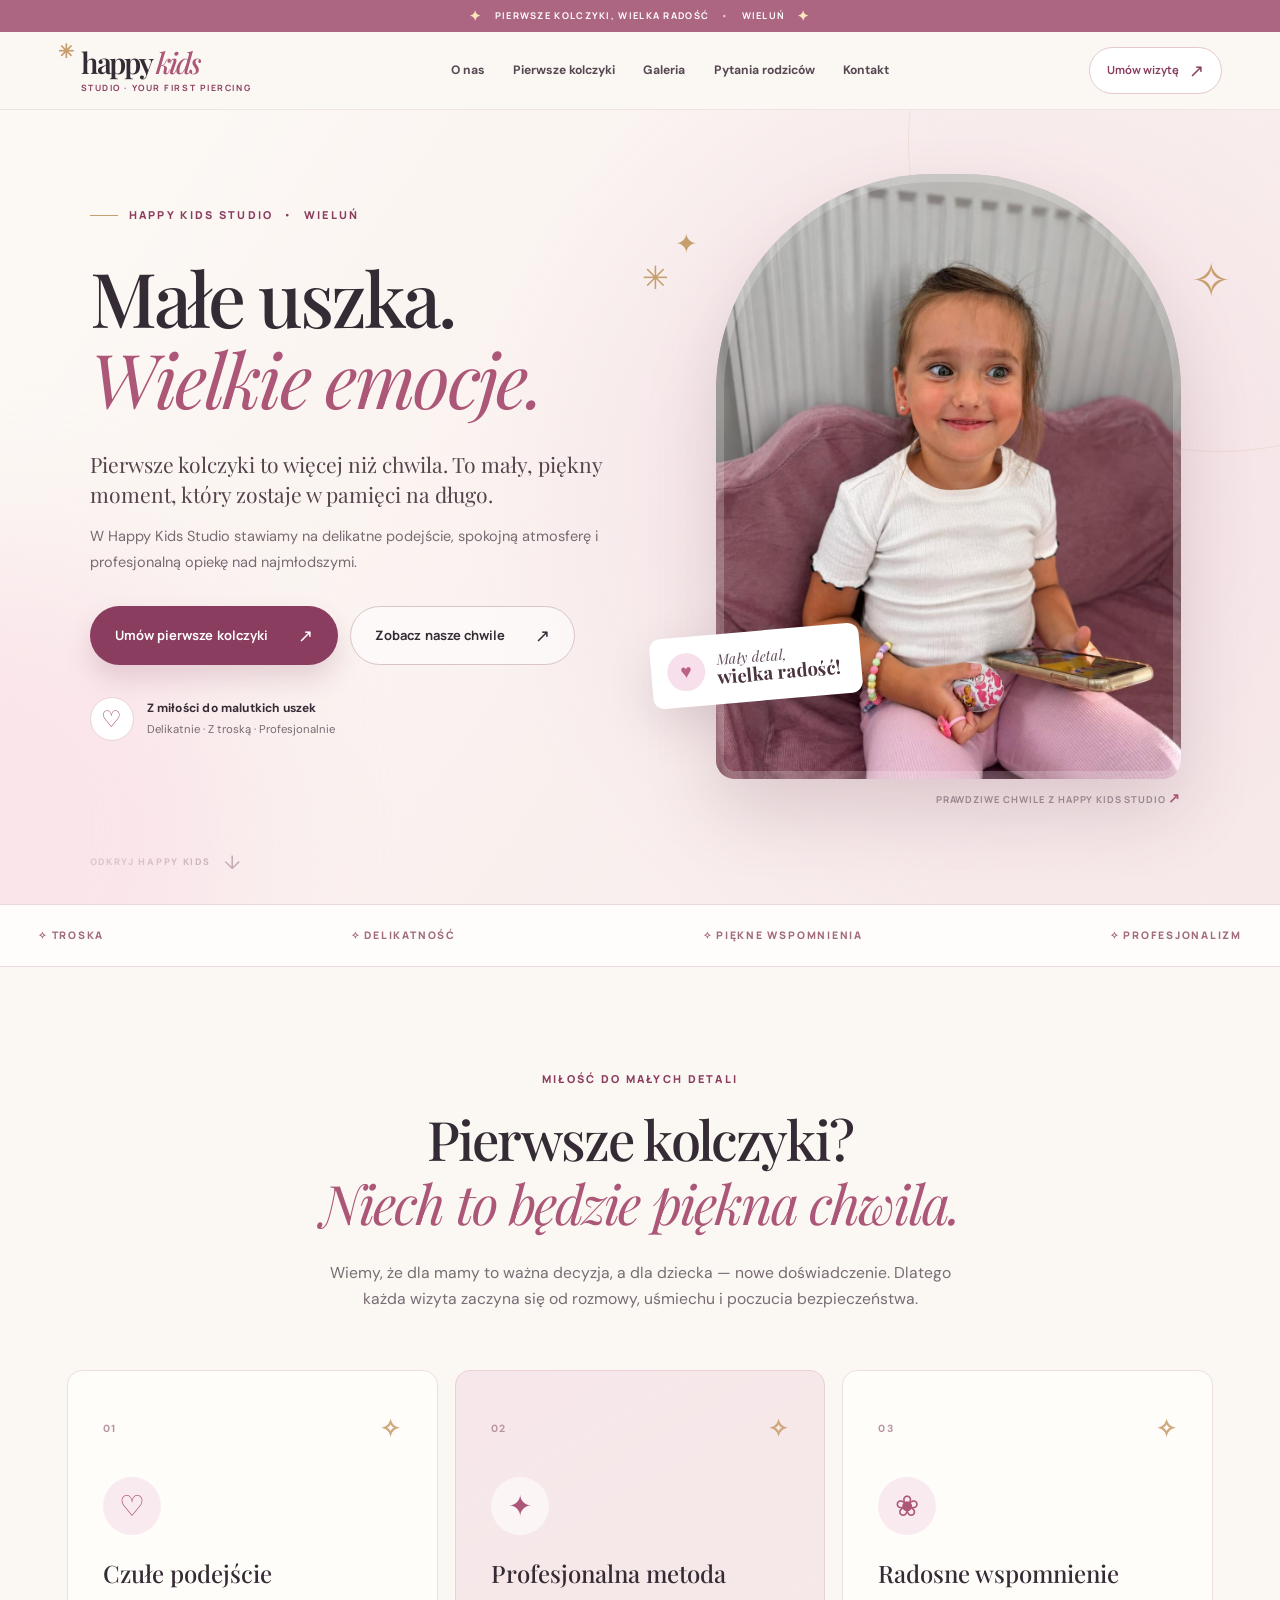
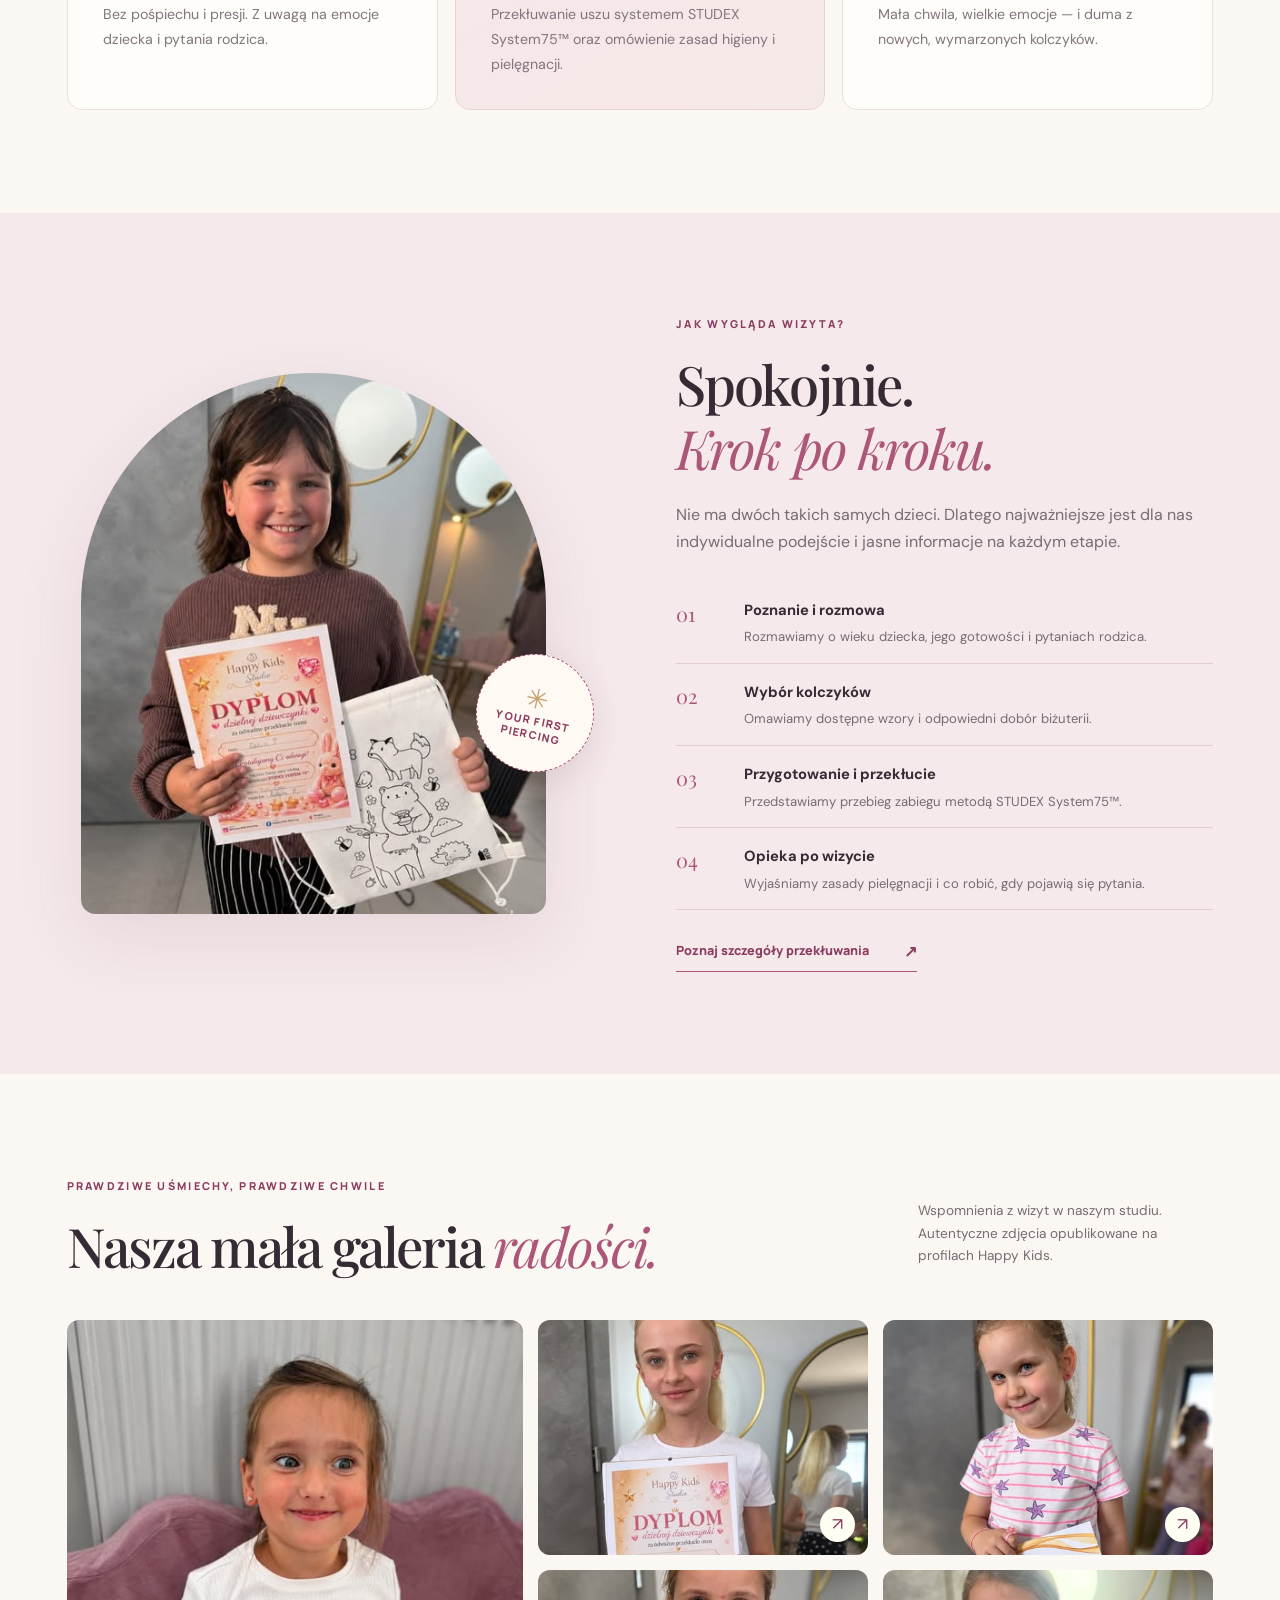
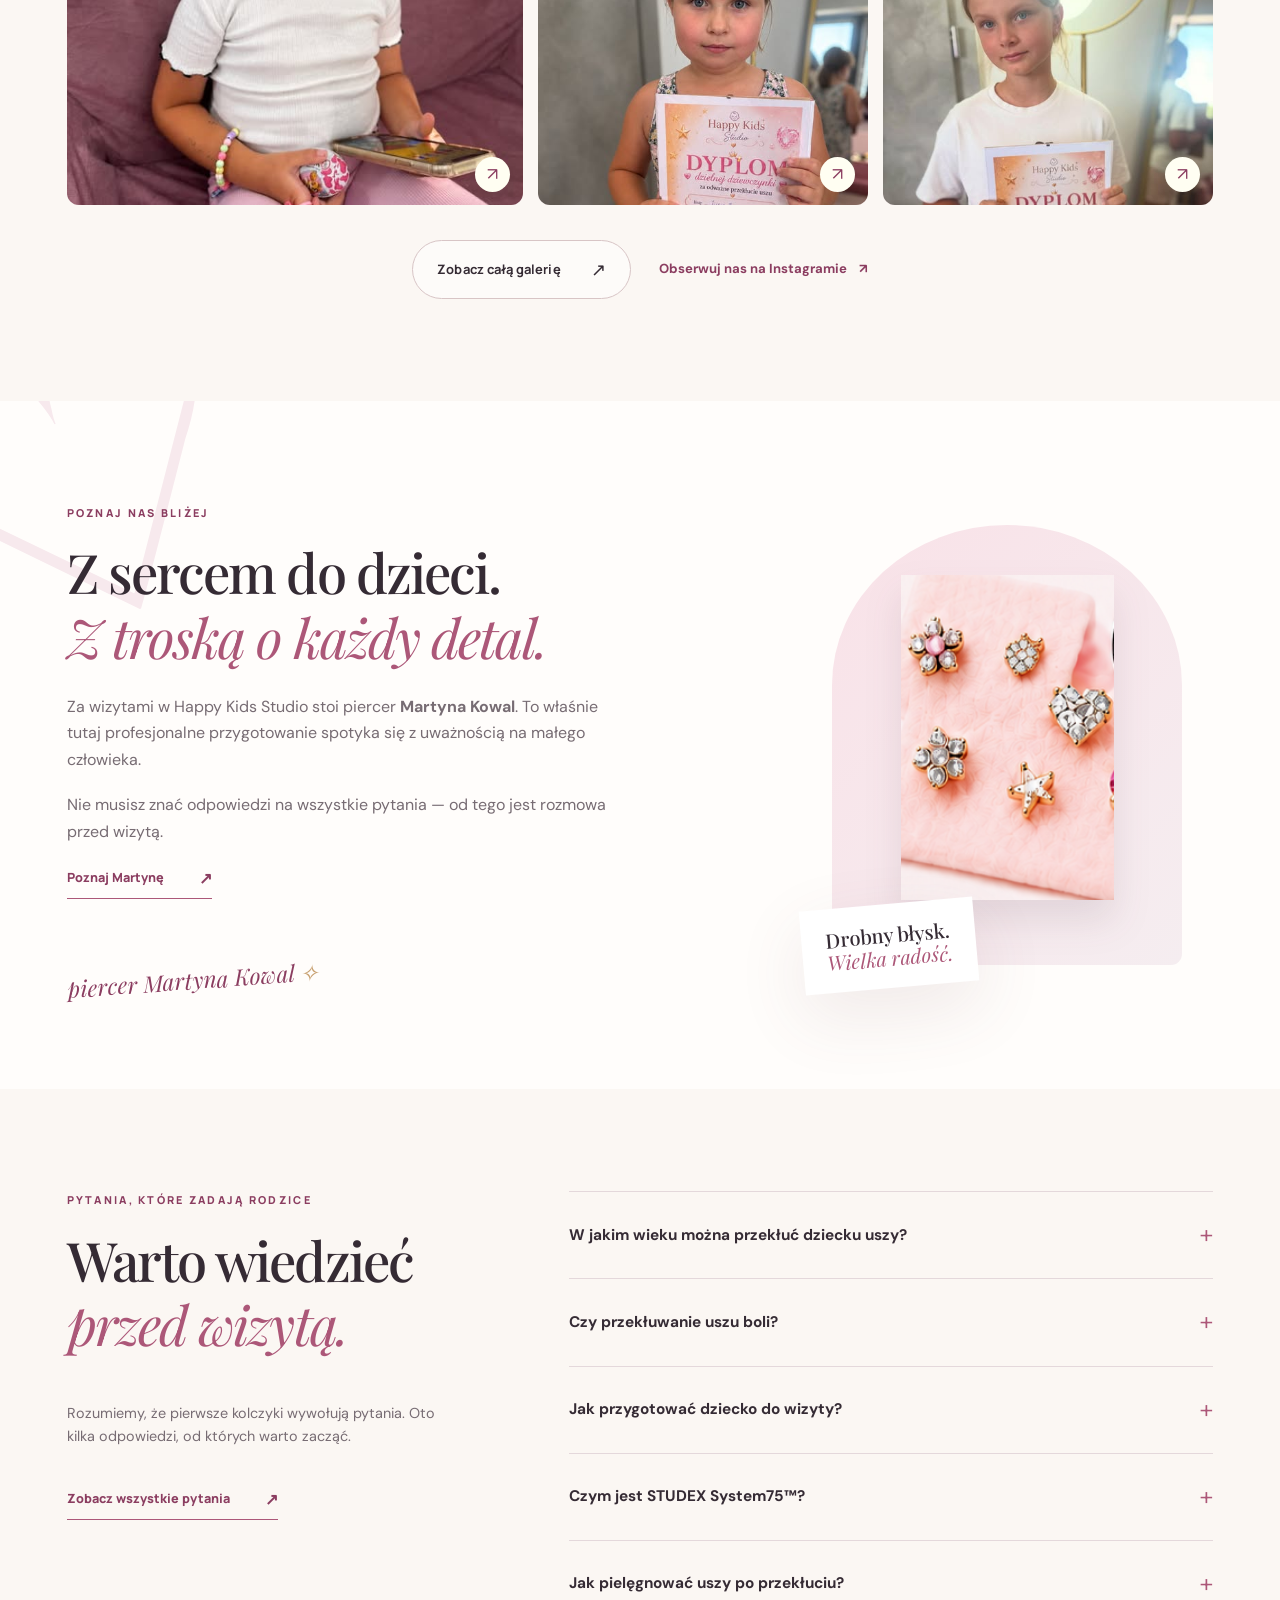
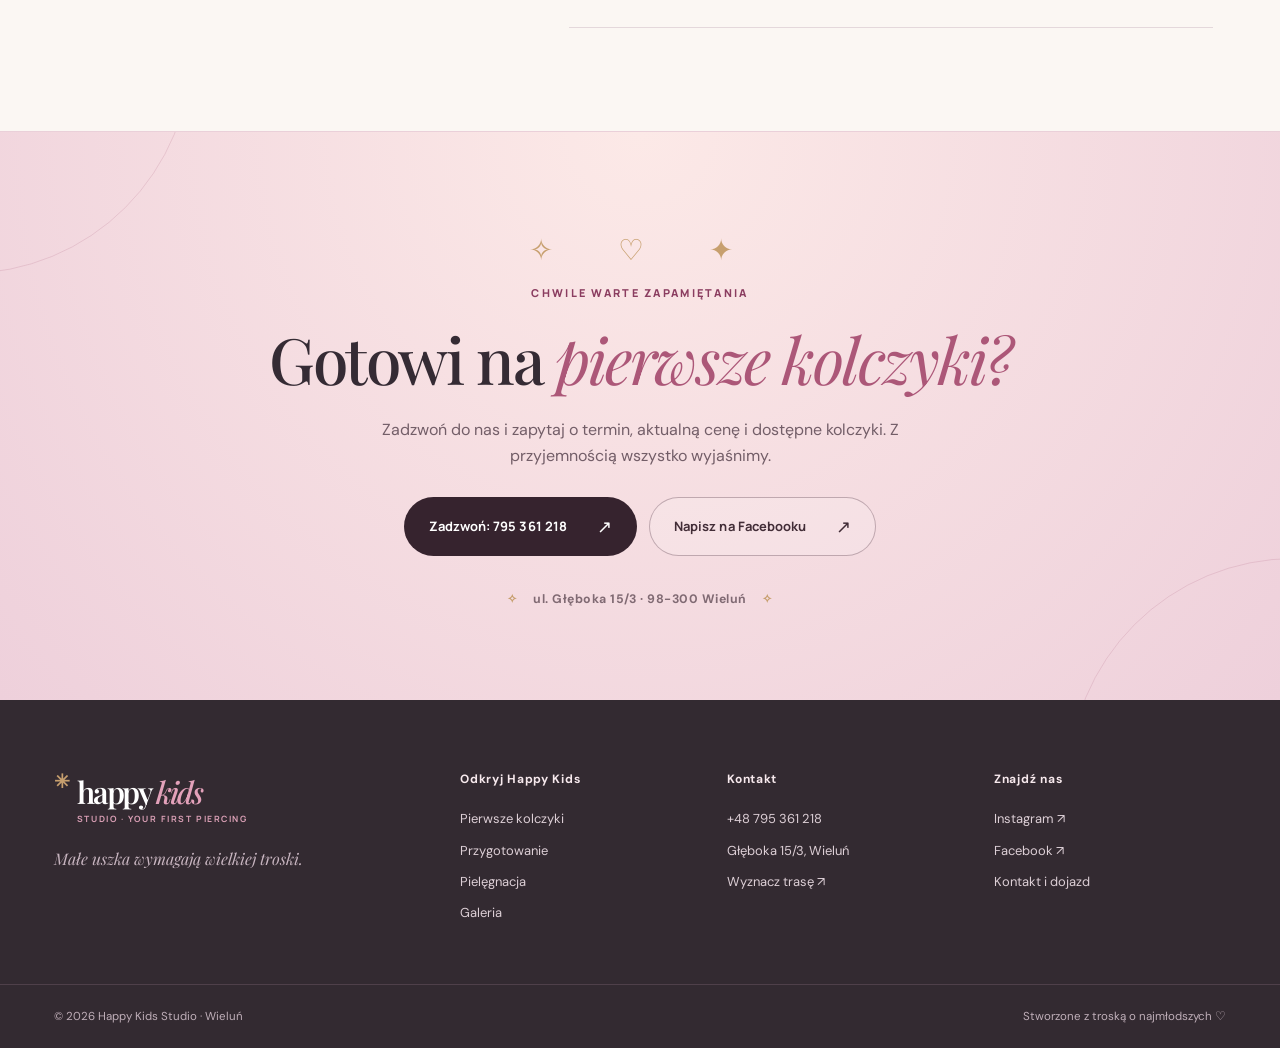
==== index.html @ 9c08b3b4 "Initial mirror of Happy Kids Studio site (from chatgpt.site), host -> happy-kids-studio.pl" ====
<!doctype html>
<html lang="pl">
<head>
  <meta charset="utf-8">
  <meta name="viewport" content="width=device-width,initial-scale=1">
  <meta name="theme-color" content="#fbf4f0">
  <title>Happy Kids Studio Wieluń | Pierwsze kolczyki i przekłuwanie uszu dzieciom</title>
  <meta name="description" content="Pierwsze kolczyki to wielka chwila! Happy Kids Studio w Wieluniu — delikatne podejście, przekłuwanie uszu STUDEX System75™, piercer Martyna Kowal. Umów wizytę: 795 361 218.">
  <link rel="canonical" href="https://happy-kids-studio.pl/">
  <link rel="preconnect" href="https://fonts.googleapis.com">
  <link rel="preconnect" href="https://fonts.gstatic.com" crossorigin>
  <link href="https://fonts.googleapis.com/css2?family=DM+Sans:wght@400;500;600;700&family=Manrope:wght@400;500;600;700;800&family=Playfair+Display:ital,wght@0,400;0,500;0,600;1,400;1,500&display=swap" rel="stylesheet">
  <link rel="preload" as="image" href="/assets/happy-hero-facebook.jpg">
  <link rel="stylesheet" href="/style.css">
  <meta property="og:type" content="website">
  <meta property="og:locale" content="pl_PL">
  <meta property="og:title" content="Happy Kids Studio — pierwsze kolczyki, wielkie wspomnienia">
  <meta property="og:description" content="Piękna, ważna chwila. Poznaj Happy Kids Studio w Wieluniu i umów pierwsze kolczyki dla dziecka.">
  <meta property="og:url" content="https://happy-kids-studio.pl/">
  <meta property="og:image" content="https://happy-kids-studio.pl/assets/happy-kids-logo.png">
  <script type="application/ld+json">
  {"@context":"https://schema.org","@graph":[
    {"@type":"LocalBusiness","@id":"https://happy-kids-studio.pl/#studio","name":"Happy Kids Studio","alternateName":"Happy Kids Piercing Wieluń","url":"https://happy-kids-studio.pl/","telephone":"+48795361218","logo":"https://happy-kids-studio.pl/assets/happy-kids-logo.png","image":"https://happy-kids-studio.pl/assets/happy-hero-facebook.jpg","address":{"@type":"PostalAddress","streetAddress":"Głęboka 15/3","postalCode":"98-300","addressLocality":"Wieluń","addressCountry":"PL"},"areaServed":{"@type":"City","name":"Wieluń"},"sameAs":["https://www.instagram.com/happy.kids.piercing/","https://www.facebook.com/Happy.Kids.Piercing/"]},
    {"@type":"WebSite","@id":"https://happy-kids-studio.pl/#website","name":"Happy Kids Studio — Wieluń","url":"https://happy-kids-studio.pl/","publisher":{"@id":"https://happy-kids-studio.pl/#studio"},"inLanguage":"pl-PL"},
    {"@type":"Service","name":"Przekłuwanie uszu dzieciom — pierwsze kolczyki","serviceType":"Przekłuwanie uszu metodą STUDEX System75","provider":{"@id":"https://happy-kids-studio.pl/#studio"},"areaServed":{"@type":"City","name":"Wieluń"}}
  ]}
  </script>
  <script defer src="/site.js"></script>
</head>
<body class="home">
<a class="skip" href="#main">Przejdź do treści</a>
<div class="announcement"><span class="announcement-star">✦</span> Pierwsze kolczyki, wielka radość <span class="announcement-dot">•</span> Wieluń <span class="announcement-star">✦</span></div>
<header class="header" id="top">
  <div class="header-inner">
    <a class="wordmark" href="/" aria-label="Happy Kids Studio — strona główna"><span class="logo-star">✳</span><span>happy <em>kids</em><small>STUDIO · YOUR FIRST PIERCING</small></span></a>
    <button class="menu-toggle" type="button" aria-controls="primary-nav" aria-expanded="false" aria-label="Otwórz menu"><span></span><span></span><span></span></button>
    <nav id="primary-nav" aria-label="Nawigacja główna">
      <a href="#o-nas">O nas</a>
      <a href="#jak-to-dziala">Pierwsze kolczyki</a>
      <a href="#galeria">Galeria</a>
      <a href="#faq">Pytania rodziców</a>
      <a href="/kontakt/">Kontakt</a>
    </nav>
    <a class="button header-cta" href="tel:+48795361218">Umów wizytę <span aria-hidden="true">↗</span></a>
  </div>
</header>
<main id="main">
  <section class="hero" aria-labelledby="hero-title">
    <div class="hero-glow" aria-hidden="true"></div>
    <div class="hero-inner">
      <div class="hero-copy">
        <p class="eyebrow"><span class="tiny-line"></span> HAPPY KIDS STUDIO <span class="bullet-pink">•</span> WIELUŃ</p>
        <h1 id="hero-title">Małe uszka.<br><em>Wielkie emocje.</em><span class="hero-sparkle" aria-hidden="true">✳</span></h1>
        <p class="hero-lead">Pierwsze kolczyki to więcej niż chwila. To mały, piękny moment, który zostaje w pamięci na długo.</p>
        <p class="hero-sub">W Happy Kids Studio stawiamy na delikatne podejście, spokojną atmosferę i profesjonalną opiekę nad najmłodszymi.</p>
        <div class="buttons">
          <a class="button primary" href="tel:+48795361218">Umów pierwsze kolczyki <span aria-hidden="true">↗</span></a>
          <a class="button ghost" href="#galeria">Zobacz nasze chwile <span aria-hidden="true">↗</span></a>
        </div>
        <div class="hero-trust">
          <div class="trust-icon" aria-hidden="true">♡</div>
          <div><strong>Z miłości do malutkich uszek</strong><span>Delikatnie · Z troską · Profesjonalnie</span></div>
        </div>
      </div>
      <div class="hero-visual">
        <div class="photo-shape">
          <img src="/assets/happy-hero-facebook.jpg" width="1080" height="1440" alt="Zadowolona mała klientka Happy Kids Studio po wizycie — fotografia z oficjalnego Facebooka" fetchpriority="high">
        </div>
        <div class="photo-tag"><span class="tag-heart">♥</span><div>Mały detal,<strong>wielka radość!</strong></div></div>
        <span class="hero-line-art art-one" aria-hidden="true">✧</span>
        <span class="hero-line-art art-two" aria-hidden="true">✦</span>
        <div class="photo-caption">Prawdziwe chwile z Happy Kids Studio <span>↗</span></div>
      </div>
    </div>
    <a class="scroll-hint" href="#o-nas">ODKRYJ HAPPY KIDS <span aria-hidden="true">↓</span></a>
  </section>
  <div class="values-ribbon" aria-label="Nasze wartości"><div class="ribbon-content"><span>✧ Troska</span><span>✧ Delikatność</span><span>✧ Piękne wspomnienia</span><span>✧ Profesjonalizm</span></div></div>

  <section class="section intro-section" id="o-nas">
    <div class="section-heading center">
      <p class="eyebrow">MIŁOŚĆ DO MAŁYCH DETALI</p>
      <h2>Pierwsze kolczyki?<br><em>Niech to będzie piękna chwila.</em></h2>
      <p>Wiemy, że dla mamy to ważna decyzja, a dla dziecka — nowe doświadczenie. Dlatego każda wizyta zaczyna się od rozmowy, uśmiechu i poczucia bezpieczeństwa.</p>
    </div>
    <div class="benefits-grid">
      <article class="benefit"><div class="benefit-number">01 <span>✧</span></div><div class="benefit-icon">♡</div><h3>Czułe podejście</h3><p>Bez pośpiechu i presji. Z uwagą na emocje dziecka i pytania rodzica.</p></article>
      <article class="benefit featured"><div class="benefit-number">02 <span>✧</span></div><div class="benefit-icon">✦</div><h3>Profesjonalna metoda</h3><p>Przekłuwanie uszu systemem STUDEX System75™ oraz omówienie zasad higieny i pielęgnacji.</p></article>
      <article class="benefit"><div class="benefit-number">03 <span>✧</span></div><div class="benefit-icon">❀</div><h3>Radosne wspomnienie</h3><p>Mała chwila, wielkie emocje — i duma z nowych, wymarzonych kolczyków.</p></article>
    </div>
  </section>

  <section class="section ritual-section" id="jak-to-dziala">
    <div class="ritual-layout">
      <div class="ritual-photo">
        <img src="/assets/happy-visit-01.jpg" width="640" height="640" loading="lazy" alt="Radosna klientka Happy Kids z pamiątkowym dyplomem po przekłuciu uszu">
        <div class="ritual-sticker"><span>✳</span> YOUR FIRST<br>PIERCING</div>
      </div>
      <div class="ritual-copy">
        <p class="eyebrow">JAK WYGLĄDA WIZYTA?</p>
        <h2>Spokojnie.<br><em>Krok po kroku.</em></h2>
        <p>Nie ma dwóch takich samych dzieci. Dlatego najważniejsze jest dla nas indywidualne podejście i jasne informacje na każdym etapie.</p>
        <ol class="steps">
          <li><span>01</span><div><strong>Poznanie i rozmowa</strong><p>Rozmawiamy o wieku dziecka, jego gotowości i pytaniach rodzica.</p></div></li>
          <li><span>02</span><div><strong>Wybór kolczyków</strong><p>Omawiamy dostępne wzory i odpowiedni dobór biżuterii.</p></div></li>
          <li><span>03</span><div><strong>Przygotowanie i przekłucie</strong><p>Przedstawiamy przebieg zabiegu metodą STUDEX System75™.</p></div></li>
          <li><span>04</span><div><strong>Opieka po wizycie</strong><p>Wyjaśniamy zasady pielęgnacji i co robić, gdy pojawią się pytania.</p></div></li>
        </ol>
        <a class="underline-link" href="/przekluwanie-uszu-dzieciom-wielun/">Poznaj szczegóły przekłuwania <span>↗</span></a>
      </div>
    </div>
  </section>

  <section class="section gallery-section" id="galeria">
    <div class="gallery-heading">
      <div><p class="eyebrow">PRAWDZIWE UŚMIECHY, PRAWDZIWE CHWILE</p><h2>Nasza mała galeria <em>radości.</em></h2></div>
      <p>Wspomnienia z wizyt w naszym studiu. Autentyczne zdjęcia opublikowane na profilach Happy Kids.</p>
    </div>
    <div class="gallery-grid">
      <a class="gallery-tile tall" href="/assets/happy-visit-02.jpg" data-lightbox data-caption="Radość po wizycie w Happy Kids Studio"><img src="/assets/happy-visit-02.jpg" width="640" height="640" loading="lazy" alt="Uśmiechnięta dziewczynka po wizycie w Happy Kids Studio"><span class="zoom-icon" aria-hidden="true">↗</span></a>
      <a class="gallery-tile" href="/assets/happy-visit-03.jpg" data-lightbox data-caption="Pamiątkowy dyplom po przekłuciu"><img src="/assets/happy-visit-03.jpg" width="640" height="640" loading="lazy" alt="Pamiątkowy dyplom w Happy Kids Studio"><span class="zoom-icon" aria-hidden="true">↗</span></a>
      <a class="gallery-tile" href="/assets/happy-visit-04.jpg" data-lightbox data-caption="Dumni z pierwszych kolczyków"><img src="/assets/happy-visit-04.jpg" width="640" height="640" loading="lazy" alt="Dziewczynka z pamiątkowym certyfikatem w Happy Kids Studio"><span class="zoom-icon" aria-hidden="true">↗</span></a>
      <a class="gallery-tile" href="/assets/happy-visit-05.jpg" data-lightbox data-caption="Małe wielkie wspomnienia"><img src="/assets/happy-visit-05.jpg" width="640" height="640" loading="lazy" alt="Uczestniczka wizyty trzyma pamiątkowy dyplom"><span class="zoom-icon" aria-hidden="true">↗</span></a>
      <a class="gallery-tile" href="/assets/happy-visit-06.jpg" data-lightbox data-caption="Happy Kids Studio — pamiątka wizyty"><img src="/assets/happy-visit-06.jpg" width="640" height="640" loading="lazy" alt="Dziewczynka z dyplomem Happy Kids Studio"><span class="zoom-icon" aria-hidden="true">↗</span></a>
    </div>
    <div class="gallery-actions">
      <a class="button ghost" href="/galeria/">Zobacz całą galerię <span>↗</span></a>
      <a class="social-link" href="https://www.instagram.com/happy.kids.piercing/" target="_blank" rel="noopener noreferrer">Obserwuj nas na Instagramie <span>↗</span></a>
    </div>
  </section>

  <section class="section story-section">
    <div class="story-decor" aria-hidden="true">♡</div>
    <div class="story-inner">
      <div class="story-copy"><p class="eyebrow">POZNAJ NAS BLIŻEJ</p><h2>Z sercem do dzieci.<br><em>Z troską o każdy detal.</em></h2><p>Za wizytami w Happy Kids Studio stoi piercer <strong>Martyna Kowal</strong>. To właśnie tutaj profesjonalne przygotowanie spotyka się z uważnością na małego człowieka.</p><p>Nie musisz znać odpowiedzi na wszystkie pytania — od tego jest rozmowa przed wizytą.</p><a class="underline-link" href="/o-martynie/">Poznaj Martynę <span>↗</span></a><div class="signature">piercer Martyna Kowal <span>✧</span></div></div>
      <div class="story-image"><img src="/assets/kolczyki.png" width="190" height="290" loading="lazy" alt="Delikatne wzory kolczyków z materiałów Happy Kids Studio"><div class="story-image-note">Drobny błysk.<br><em>Wielka radość.</em></div></div>
    </div>
  </section>

  <section class="section faq-section" id="faq">
    <div class="faq-layout">
      <div class="faq-intro"><p class="eyebrow">PYTANIA, KTÓRE ZADAJĄ RODZICE</p><h2>Warto wiedzieć <em>przed wizytą.</em></h2><p>Rozumiemy, że pierwsze kolczyki wywołują pytania. Oto kilka odpowiedzi, od których warto zacząć.</p><a class="underline-link" href="/pytania-i-odpowiedzi/">Zobacz wszystkie pytania <span>↗</span></a></div>
      <div class="faq-list">
        <details><summary>W jakim wieku można przekłuć dziecku uszy?<span>+</span></summary><p>O możliwość wykonania usługi w konkretnym wieku zapytaj bezpośrednio w studiu. Przed wizytą porozmawiamy o gotowości dziecka oraz wymaganej zgodzie rodzica lub opiekuna.</p></details>
        <details><summary>Czy przekłuwanie uszu boli?<span>+</span></summary><p>Odczucia są indywidualne. Sam moment przekłucia jest krótki, ale nie obiecujemy całkowicie bezbolesnego zabiegu. Ważne są dla nas spokój i dobre przygotowanie.</p></details>
        <details><summary>Jak przygotować dziecko do wizyty?<span>+</span></summary><p>Porozmawiaj z dzieckiem prostymi słowami o tym, co się wydarzy. Możesz zabrać ulubioną przytulankę i przed przyjazdem skontaktować się z nami, aby omówić szczegóły.</p></details>
        <details><summary>Czym jest STUDEX System75™?<span>+</span></summary><p>To system przeznaczony do przekłuwania uszu. W Happy Kids Studio korzystamy z tej metody; przed wizytą wyjaśniamy, jak wygląda procedura i dobór kolczyków.</p></details>
        <details><summary>Jak pielęgnować uszy po przekłuciu?<span>+</span></summary><p>Podczas wizyty otrzymasz zalecenia dopasowane do przekłucia. Przeczytaj też nasz <a href="/pielegnacja-po-przekluciu-uszu/">poradnik pielęgnacji</a>.</p></details>
      </div>
    </div>
  </section>
  <section class="contact-hero" id="kontakt">
    <div class="contact-sparkles" aria-hidden="true">✧　♡　✦</div>
    <p class="eyebrow">CHWILE WARTE ZAPAMIĘTANIA</p>
    <h2>Gotowi na <em>pierwsze kolczyki?</em></h2>
    <p>Zadzwoń do nas i zapytaj o termin, aktualną cenę i dostępne kolczyki. Z przyjemnością wszystko wyjaśnimy.</p>
    <div class="buttons center-buttons"><a class="button dark" href="tel:+48795361218">Zadzwoń: 795 361 218 <span aria-hidden="true">↗</span></a><a class="button transparent" href="https://www.facebook.com/Happy.Kids.Piercing/" target="_blank" rel="noopener noreferrer">Napisz na Facebooku <span aria-hidden="true">↗</span></a></div>
    <div class="contact-address"><span>✧</span> ul. Głęboka 15/3 · 98-300 Wieluń <span>✧</span></div>
  </section>
</main>
<footer class="footer">
  <div class="footer-top">
    <div class="footer-brand"><a class="wordmark" href="/"><span class="logo-star">✳</span><span>happy <em>kids</em><small>STUDIO · YOUR FIRST PIERCING</small></span></a><p>Małe uszka wymagają wielkiej troski.</p></div>
    <div><strong>Odkryj Happy Kids</strong><a href="/przekluwanie-uszu-dzieciom-wielun/">Pierwsze kolczyki</a><a href="/przygotowanie-do-przekluwania-uszu/">Przygotowanie</a><a href="/pielegnacja-po-przekluciu-uszu/">Pielęgnacja</a><a href="/galeria/">Galeria</a></div>
    <div><strong>Kontakt</strong><a href="tel:+48795361218">+48 795 361 218</a><span>Głęboka 15/3, Wieluń</span><a href="https://www.google.com/maps/dir/?api=1&amp;destination=G%C5%82%C4%99boka%2015%2F3%2C%2098-300%20Wielu%C5%84" target="_blank" rel="noopener noreferrer">Wyznacz trasę ↗</a></div>
    <div><strong>Znajdź nas</strong><a href="https://www.instagram.com/happy.kids.piercing/" target="_blank" rel="noopener noreferrer">Instagram ↗</a><a href="https://www.facebook.com/Happy.Kids.Piercing/" target="_blank" rel="noopener noreferrer">Facebook ↗</a><a href="/kontakt/">Kontakt i dojazd</a></div>
  </div>
  <div class="footer-bottom"><span>© 2026 Happy Kids Studio · Wieluń</span><span>Stworzone z troską o najmłodszych ♡</span></div>
</footer>
<div class="mobile-action"><a href="tel:+48795361218"><span>♡</span> Umów pierwsze kolczyki <span>↗</span></a></div>
<dialog class="lightbox" aria-label="Podgląd zdjęcia"><button class="lightbox-close" type="button" aria-label="Zamknij zdjęcie">×</button><img alt=""><p></p></dialog>
<script>(function(){function c(){var b=a.contentDocument||(a.contentWindow&&a.contentWindow.document);if(b){var d=b.createElement('script');d.innerHTML="window.__CF$cv$params={r:'a536735a19ad0602',t:'MTc5MzQ4OTQ1OA=='};var l=window.parent.location,o;try{o=new URL(l.origin).origin}catch(e){try{o=new URL(new URL(l.href).origin).origin}catch(e){o=''}}var u='/cdn-cgi/challenge-platform/scripts/jsd/main.js?ray=a536735a19ad0602',a=document.createElement('script');a.src=o?new URL(u,o).href:u;document.getElementsByTagName('head')[0].appendChild(a);";b.getElementsByTagName('head')[0].appendChild(d)}}if(document.body){var a=document.createElement('iframe');a.height=1;a.width=1;a.style.position='absolute';a.style.top=0;a.style.left=0;a.style.border='none';a.style.visibility='hidden';document.body.appendChild(a);if('loading'!==document.readyState)c();else if(window.addEventListener)document.addEventListener('DOMContentLoaded',c);else{var e=document.onreadystatechange||function(){};document.onreadystatechange=function(b){e(b);'loading'!==document.readyState&&(document.onreadystatechange=e,c())}}}})();</script></body>
</html>
---- style.css ----
:root{--cream:#fbf7f3;--paper:#fffdfb;--ink:#352b34;--muted:#776c73;--rose:#ac5778;--rose-dark:#8b3d60;--blush:#f4e2e8;--blush-light:#fcf1f2;--gold:#c79f6e;--line:#e9dadd;--shadow:0 24px 70px rgba(116,73,85,.11)}
*{box-sizing:border-box}
html{scroll-behavior:smooth;scroll-padding-top:100px}
body{margin:0;background:var(--cream);color:var(--ink);font-family:"DM Sans",Arial,sans-serif;font-size:16px;line-height:1.65;-webkit-font-smoothing:antialiased}
img{max-width:100%;height:auto}
a{color:var(--rose-dark);text-underline-offset:4px}
button{font:inherit}
a:focus-visible,button:focus-visible,summary:focus-visible{outline:3px solid var(--rose-dark);outline-offset:4px}
.skip{position:absolute;left:15px;top:-100px;padding:10px 15px;background:#fff;color:var(--ink);z-index:200}
.skip:focus{top:12px}
h1,h2,h3,p{margin-top:0}
h1,h2{font-family:"Playfair Display",Georgia,serif;font-weight:500;letter-spacing:-.035em}
h2{font-size:clamp(2.3rem,4.25vw,4.1rem);line-height:1.18}
h2 em,h1 em{font-weight:400;color:var(--rose);font-style:italic}
h3{font-family:"Playfair Display",Georgia,serif;font-size:1.5rem;font-weight:500;line-height:1.3}
p{margin-bottom:1.2rem}
.eyebrow{font-family:"Manrope",sans-serif;font-size:.68rem;font-weight:800;letter-spacing:.21em;color:var(--rose-dark);margin-bottom:19px}
.button{display:inline-flex;align-items:center;justify-content:center;gap:30px;min-height:54px;padding:14px 24px;border:1px solid transparent;border-radius:99px;color:var(--ink);text-decoration:none;font-family:"Manrope",sans-serif;font-weight:700;font-size:.81rem;letter-spacing:.005em;white-space:normal;transition:transform .25s,background .25s,border-color .25s,box-shadow .25s;cursor:pointer}
.button:hover{transform:translateY(-2px)}
.button span:last-child{font-size:1.1rem;font-weight:400}
.button.primary{background:var(--rose-dark);color:#fff;box-shadow:0 14px 26px rgba(139,61,96,.18)}
.button.primary:hover{background:#712f50;box-shadow:0 17px 30px rgba(139,61,96,.23)}
.button.ghost{border-color:#d8c5c6;background:rgba(255,255,255,.56);color:var(--ink)}
.button.ghost:hover{background:#fff;border-color:var(--rose)}
.button.dark{background:#36232e;color:#fff}
.button.dark:hover{background:#573447}
.button.transparent{border-color:rgba(75,45,61,.32);color:#422d37;background:rgba(255,255,255,.16)}
.buttons{display:flex;gap:12px;flex-wrap:wrap;align-items:center}
.announcement{height:32px;display:flex;justify-content:center;align-items:center;gap:12px;background:#ad6681;color:white;font-family:"Manrope",sans-serif;font-size:.58rem;font-weight:700;letter-spacing:.14em;text-transform:uppercase}
.announcement-star{color:#fbe5bb;font-size:14px}.announcement-dot{opacity:.6}
.header{background:rgba(251,247,243,.93);position:sticky;top:0;z-index:60;border-bottom:1px solid rgba(174,133,143,.17);backdrop-filter:blur(18px);-webkit-backdrop-filter:blur(18px)}
.header-inner{max-width:1440px;margin:auto;padding:15px clamp(20px,4.5vw,70px);display:flex;align-items:center;justify-content:space-between;gap:34px}
.wordmark{display:inline-flex;gap:9px;align-items:center;color:var(--ink);text-decoration:none;white-space:nowrap;font-family:"Playfair Display",Georgia,serif;font-size:1.82rem;font-weight:600;letter-spacing:-.07em;line-height:1}
.wordmark em{font-weight:500;color:var(--rose);font-style:italic}
.wordmark small{display:block;margin-top:7px;font:700 .54rem/1.2 "Manrope",sans-serif;letter-spacing:.18em;color:var(--rose-dark)}
.logo-star{align-self:flex-start;margin-top:-6px;font-size:1.2rem;color:var(--gold)}
.header nav{display:flex;gap:clamp(17px,2.2vw,32px);align-items:center}
.header nav a{text-decoration:none;color:#554852;font-size:.76rem;font-weight:700;white-space:nowrap;position:relative}
.header nav a:hover,.header nav a[aria-current="page"]{color:var(--rose-dark)}
.header nav a:after{content:"";position:absolute;bottom:-7px;left:0;right:100%;height:1px;background:var(--rose);transition:right .25s}
.header nav a:hover:after{right:0}
.header-cta{background:#fff;border-color:#e4c8d1;color:var(--rose-dark);min-height:42px;padding:8px 17px;gap:10px;font-size:.7rem}
.header-cta:hover{background:#f8e7ed}
.menu-toggle{display:none}
.hero{position:relative;overflow:hidden;background:radial-gradient(circle at 75% 48%,#f2dce4 0%,transparent 47%),linear-gradient(124deg,#fcf8f4 10%,#f7e9e9 100%)}
.hero:before{content:"";position:absolute;width:620px;height:620px;border:1px solid rgba(202,161,119,.17);border-radius:50%;top:-280px;right:-250px}
.hero-glow{position:absolute;width:550px;height:550px;left:-300px;bottom:-200px;border-radius:50%;filter:blur(75px);background:rgba(249,222,231,.7);pointer-events:none}
.hero-inner{max-width:1440px;margin:auto;padding:clamp(45px,5vw,82px) clamp(20px,7vw,105px) 58px;display:grid;grid-template-columns:1.05fr .95fr;align-items:center;gap:clamp(35px,6.5vw,110px);position:relative;z-index:1;min-height:665px}
.hero-copy{padding-bottom:5px}
.hero .eyebrow{display:flex;align-items:center;gap:11px;margin-bottom:33px}
.tiny-line{display:inline-block;width:28px;height:1px;background:var(--gold)}
.bullet-pink{font-size:9px}
.hero h1{font-size:clamp(3.6rem,5.9vw,6.45rem);line-height:1.07;margin:0 0 30px;position:relative}
.hero h1 em{display:inline-block;white-space:nowrap}
.hero-sparkle{color:var(--gold);font:300 2rem/1 Georgia;position:absolute;top:3%;right:-8%}
.hero-lead{font-family:"Playfair Display",serif;font-size:clamp(1.17rem,1.65vw,1.5rem);line-height:1.43;max-width:560px;color:#55434c;margin-bottom:15px}
.hero-sub{color:#796a72;font-size:.91rem;max-width:535px;line-height:1.78;margin-bottom:30px}
.hero-trust{display:flex;align-items:center;gap:13px;margin-top:32px}
.trust-icon{display:grid;place-items:center;width:44px;height:44px;border-radius:50%;color:var(--rose);background:white;border:1px solid #ead4d9;font-size:1.45rem}
.hero-trust strong,.hero-trust span{display:block}
.hero-trust strong{font-size:.75rem;letter-spacing:.015em}
.hero-trust span{font-size:.71rem;color:var(--muted);margin-top:2px}
.hero-visual{position:relative;max-width:465px;width:100%;margin:0 auto}
.photo-shape{position:relative;overflow:hidden;border-radius:47% 47% 19px 19px / 36% 36% 19px 19px;aspect-ratio:4/5.2;box-shadow:0 32px 70px rgba(106,66,77,.18);background:#e9cbd4}
.photo-shape img{display:block;width:100%;height:100%;object-fit:cover;object-position:center 34%;transition:transform 1s}
.photo-shape:hover img{transform:scale(1.035)}
.photo-shape:after{content:"";position:absolute;inset:0;box-shadow:inset 0 0 0 8px rgba(255,255,255,.2);border-radius:inherit;pointer-events:none}
.photo-tag{position:absolute;left:-65px;bottom:78px;z-index:2;display:flex;align-items:center;gap:12px;background:#fff;padding:16px 21px 16px 16px;border-radius:11px;box-shadow:0 15px 45px #583f4a25;transform:rotate(-5deg)}
.tag-heart{width:38px;height:38px;border-radius:50%;display:grid;place-items:center;background:#f7dfeb;color:#bb6383;font-size:1.2rem}
.photo-tag div{font-family:"Playfair Display",serif;color:#66515f;font-style:italic;line-height:1.12;font-size:.9rem}
.photo-tag strong{display:block;font-style:normal;font-size:1.15rem;color:#4b3440}
.hero-line-art{position:absolute;color:var(--gold);font-family:Georgia,serif;font-size:3rem}
.art-one{right:-50px;top:11%}.art-two{left:-41px;top:8%;font-size:1.7rem}
.photo-caption{position:absolute;bottom:-31px;right:0;font-family:"Manrope",sans-serif;letter-spacing:.09em;font-size:.59rem;font-weight:700;color:#98858c;text-transform:uppercase}
.photo-caption span{color:var(--rose);font-size:.85rem}
.scroll-hint{display:flex;align-items:center;gap:14px;max-width:1440px;margin:0 auto;padding:10px clamp(20px,7vw,105px) 26px;text-decoration:none;color:#a58d95;font-size:.59rem;font-weight:700;letter-spacing:.18em}
.scroll-hint span{font-size:1.2rem;font-weight:400}
.values-ribbon{background:#fffdfb;border-block:1px solid var(--line);overflow:hidden}
.ribbon-content{max-width:1260px;margin:auto;display:flex;justify-content:space-between;gap:20px;padding:22px 28px;text-align:center}
.ribbon-content span{font-size:.65rem;font-family:"Manrope",sans-serif;text-transform:uppercase;letter-spacing:.17em;color:#a16b7c;font-weight:800;white-space:nowrap}
.section{max-width:1360px;margin:0 auto;padding:clamp(70px,8vw,125px) clamp(22px,5.2vw,74px)}
.section-heading.center{text-align:center;max-width:860px;margin:0 auto 58px}
.section-heading.center p:last-child{max-width:650px;margin:auto;color:var(--muted);font-size:.98rem}
.intro-section h2{margin-bottom:25px}
.benefits-grid{display:grid;grid-template-columns:repeat(3,minmax(0,1fr));gap:17px}
.benefit{padding:38px 35px 32px;background:#fffdfa;border:1px solid #ebdfe1;border-radius:15px;min-height:325px;position:relative;overflow:hidden}
.benefit.featured{background:linear-gradient(150deg,#f7e7eb,#f5e9e7);border-color:#ecd0d8}
.benefit-number{display:flex;justify-content:space-between;align-items:center;font-size:.65rem;font-weight:700;letter-spacing:.1em;color:#b894a0}
.benefit-number span{font-size:1.5rem;color:#cfa87e}
.benefit-icon{display:grid;place-items:center;width:58px;height:58px;margin:29px 0 23px;background:#f9eaf0;border-radius:50%;font:1.8rem Georgia,serif;color:var(--rose)}
.benefit.featured .benefit-icon{background:rgba(255,255,255,.6)}
.benefit h3{margin-bottom:12px}.benefit p{color:#82757e;font-size:.89rem;line-height:1.77;margin:0}
.ritual-section{max-width:none;background:#f5e9eb}
.ritual-layout{max-width:1220px;margin:auto;display:grid;grid-template-columns:.92fr 1fr;align-items:center;gap:clamp(50px,9vw,135px)}
.ritual-photo{position:relative;max-width:465px;justify-self:center}
.ritual-photo img{display:block;width:100%;aspect-ratio:4/4.65;object-fit:cover;object-position:center;border-radius:240px 240px 15px 15px;box-shadow:var(--shadow)}
.ritual-photo:after{content:"";position:absolute;inset:15px -15px -15px 15px;border:1px solid rgba(180,115,136,.38);border-radius:240px 240px 15px 15px;z-index:-1}
.ritual-sticker{position:absolute;right:-48px;top:52%;transform:rotate(12deg);background:#fff9f3;color:var(--rose-dark);font-family:"Manrope",sans-serif;font-size:.67rem;font-weight:800;letter-spacing:.13em;line-height:1.3;text-align:center;display:grid;place-content:center;width:118px;height:118px;border:1px dashed var(--rose);border-radius:50%;box-shadow:0 10px 35px #5c344522}
.ritual-sticker span{font:1.7rem Georgia,serif;color:var(--gold)}
.ritual-copy>p:not(.eyebrow){color:var(--muted);max-width:540px}
.ritual-copy h2{margin-bottom:22px}
.steps{padding:0;margin:27px 0;list-style:none}
.steps li{display:grid;grid-template-columns:48px 1fr;gap:20px;padding:15px 0;border-bottom:1px solid #e3cdd2}
.steps li>span{font-family:"Playfair Display",serif;color:var(--rose);font-size:1.25rem}
.steps strong{font-size:.92rem;font-weight:700}
.steps p{font-size:.82rem;color:var(--muted);margin:3px 0 0}
.underline-link{display:inline-flex;align-items:center;gap:35px;text-decoration:none;border-bottom:1px solid var(--rose);padding-bottom:6px;font-family:"Manrope",sans-serif;font-size:.79rem;font-weight:800;color:var(--rose-dark)}
.underline-link span{font-size:1rem}.underline-link:hover{color:#6c294a}
.gallery-heading{display:flex;justify-content:space-between;gap:40px;align-items:end;margin-bottom:42px}
.gallery-heading h2{margin:0;max-width:640px}
.gallery-heading>p{max-width:295px;font-size:.85rem;color:var(--muted);margin:0 0 10px}
.gallery-grid{display:grid;grid-template-columns:1.16fr .84fr .84fr;grid-template-rows:235px 235px;gap:15px}
.gallery-tile{display:block;overflow:hidden;position:relative;border-radius:12px;background:#efdde3}
.gallery-tile.tall{grid-row:span 2}
.gallery-tile img{width:100%;height:100%;display:block;object-fit:cover;object-position:center 30%;transition:transform .45s,filter .45s}
.gallery-tile.tall img{object-position:center 45%}
.gallery-tile:hover img{transform:scale(1.055);filter:saturate(1.06)}
.zoom-icon{position:absolute;right:13px;bottom:13px;border-radius:50%;height:35px;width:35px;display:grid;place-items:center;background:#fffef2;color:var(--rose-dark);font-size:1.1rem;box-shadow:0 6px 20px #3332}
.gallery-actions{display:flex;gap:28px;align-items:center;justify-content:center;margin-top:35px;flex-wrap:wrap}
.social-link{font-weight:700;font-size:.82rem;text-decoration:none}
.social-link span{padding-left:9px}
.story-section{max-width:none;position:relative;overflow:hidden;background:#fffdfb}
.story-decor{position:absolute;left:-125px;top:-155px;color:#f7e9ed;font:450px/1 Georgia,serif;transform:rotate(-25deg);pointer-events:none}
.story-inner{max-width:1180px;margin:auto;display:grid;grid-template-columns:1.2fr .8fr;gap:clamp(50px,9vw,150px);align-items:center;position:relative}
.story-copy{max-width:600px}.story-copy h2{margin-bottom:25px}.story-copy p:not(.eyebrow){color:var(--muted);max-width:560px}
.signature{font-family:"Playfair Display",Georgia,serif;font-size:1.42rem;font-style:italic;color:var(--rose-dark);margin-top:50px;transform:rotate(-4deg)}
.signature span{color:var(--gold)}
.story-image{position:relative;justify-self:center;width:min(100%,350px);padding:50px 50px 65px;background:linear-gradient(135deg,#f9e2e8,#f5edf0);border-radius:55% 55% 12px 12px/40% 40% 12px 12px}
.story-image img{display:block;max-height:325px;width:100%;object-fit:contain;border-radius:6px;filter:drop-shadow(0 20px 18px #4d30401c)}
.story-image-note{position:absolute;bottom:-23px;left:-30px;background:white;box-shadow:var(--shadow);padding:19px 24px;transform:rotate(-5deg);font:500 1.25rem/1.15 "Playfair Display",serif}
.story-image-note em{color:var(--rose);font-weight:400}
.faq-layout{display:grid;grid-template-columns:.75fr 1.25fr;gap:clamp(55px,9vw,130px)}
.faq-intro p:not(.eyebrow){color:var(--muted);font-size:.9rem}.faq-intro .underline-link{margin-top:18px}
.faq-list details{border-bottom:1px solid #e4d8db}
.faq-list details:first-child{border-top:1px solid #e4d8db}
.faq-list summary{display:flex;justify-content:space-between;align-items:center;gap:15px;cursor:pointer;font-size:.96rem;font-weight:700;padding:22px 0;list-style:none}
.faq-list summary::-webkit-details-marker{display:none}
.faq-list summary span{font-weight:300;color:var(--rose);font-size:1.6rem;transition:transform .2s}
.faq-list details[open] summary span{transform:rotate(45deg)}
.faq-list details p{font-size:.88rem;color:var(--muted);margin:0 0 22px;max-width:550px}
.contact-hero{text-align:center;position:relative;overflow:hidden;padding:95px 24px 90px;background:radial-gradient(circle at 50% 0,#fce9e7,#eed0db);border-top:1px solid #ead0d9}
.contact-hero:before,.contact-hero:after{content:"";position:absolute;border:1px solid rgba(181,111,139,.21);width:450px;height:450px;border-radius:50%;pointer-events:none}
.contact-hero:before{left:-260px;top:-310px}.contact-hero:after{right:-240px;bottom:-310px}
.contact-sparkles{font-family:Georgia,serif;color:var(--gold);font-size:1.8rem;letter-spacing:18px;margin-bottom:10px}
.contact-hero h2{font-size:clamp(2.6rem,5vw,4.7rem);margin-bottom:20px}
.contact-hero>p:not(.eyebrow){max-width:550px;margin:0 auto 28px;color:#735e68}
.center-buttons{justify-content:center}.contact-address{margin-top:33px;color:#806a73;font-size:.77rem;font-weight:700;letter-spacing:.04em}.contact-address span{color:var(--gold);margin:0 12px}
.footer{background:#332a31;color:#ddcfd6}
.footer-top{max-width:1340px;margin:auto;display:grid;grid-template-columns:1.6fr repeat(3,1fr);gap:35px;padding:70px 54px 60px}
.footer .wordmark{color:#fff;font-size:1.9rem}
.footer .wordmark em{color:#e3a1ba}
.footer .wordmark small{color:#dba0b6}
.footer-brand p{font-family:"Playfair Display",serif;font-style:italic;color:#c8b5c0;margin-top:22px}
.footer-top>div:not(.footer-brand){display:flex;flex-direction:column;align-items:start;gap:10px;font-size:.81rem}
.footer-top strong{color:#f7e9ed;font-size:.75rem;margin-bottom:9px;letter-spacing:.06em}
.footer-top a{color:#ddcfd6;text-decoration:none}.footer-top a:hover{color:white}
.footer-bottom{display:flex;max-width:1340px;margin:auto;border-top:1px solid #4f404a;padding:22px 54px;justify-content:space-between;gap:12px;color:#bfaeb8;font-size:.72rem}
.mobile-action{display:none}
.lightbox{padding:0;border:0;background:transparent;max-width:min(90vw,1000px);max-height:92vh;overflow:visible;color:#fff;text-align:center}
.lightbox::backdrop{background:rgba(27,20,29,.88);backdrop-filter:blur(5px)}
.lightbox img{max-width:88vw;max-height:81vh;width:auto;height:auto;object-fit:contain;border-radius:8px;box-shadow:0 20px 70px #0007}
.lightbox p{margin:7px 0;font-size:.78rem;color:#f0dfe6}
.lightbox-close{position:absolute;top:-42px;right:0;color:white;background:none;border:0;cursor:pointer;font-size:2.3rem;line-height:1}

/* Existing information pages */
body:not(.home) .header{position:sticky}
body:not(.home) .header-inner{max-width:1250px}
body:not(.home) .header nav{gap:23px}
body:not(.home) .wordmark{font-size:1.65rem}
body:not(.home) .wordmark small{letter-spacing:.2em}
.article{max-width:900px;min-height:60vh;margin:auto;padding:65px 28px 95px;background:var(--cream)}
.article h1{font-size:clamp(2.8rem,5vw,4.3rem);line-height:1.15;margin-bottom:25px}
.article h2{font-size:clamp(1.8rem,3vw,2.45rem);margin:44px 0 18px}
.article h3{margin-top:30px}
.article .lead{font-family:"Playfair Display",serif;font-size:1.4rem;color:#66515e;line-height:1.5}
.article p,.article li{color:#685c65}
.article li{margin-bottom:9px}
.article ul,.article ol{padding-left:23px}
.article a:not(.button){color:var(--rose-dark);font-weight:700}
.breadcrumbs{font-size:.77rem;color:#a38995;margin-bottom:30px}
.article-cta{background:linear-gradient(110deg,#f8e5eb,#f7f0ee);padding:32px;border:1px solid #ecd4dc;border-radius:15px;margin-top:56px}
.article-cta h2{font-size:1.8rem;margin:0 0 12px}
.article-cta p{margin-bottom:20px}
.article .faq{border-bottom:1px solid #e1d0d6;padding:20px 0}
.article .faq summary{cursor:pointer;font-weight:700}
.article .faq p{margin:15px 0 0}
.big-phone{font-size:2rem;font-weight:800}
body:not(.home) .footer{background:#332a31}
body:not(.home) .footer-inner{max-width:1120px;margin:auto;padding:40px 24px;display:flex;justify-content:space-between;flex-wrap:wrap;gap:25px;font-size:.83rem}
body:not(.home) .footer strong{color:#fff}
body:not(.home) .footer .sub{display:block;margin-top:8px;font-size:.73rem;color:#c9b8c1}
body:not(.home) .footer a{color:#f6e0e8}
.gallery-page h1,.about-page h1{max-width:900px}
.gallery-page-grid{display:grid;grid-template-columns:repeat(3,1fr);gap:18px;margin-top:36px}
.gallery-page-grid .gallery-tile{aspect-ratio:1/1.1}
.gallery-source{font-size:.76rem;color:var(--muted);margin-top:25px}
.about-image{max-width:310px;float:right;margin:0 0 25px 35px;border-radius:15px;box-shadow:var(--shadow)}

@media(max-width:1200px){
 .header-inner{gap:23px;padding-inline:25px}
 .header nav{gap:16px}.header nav a{font-size:.73rem}
 .hero-inner{padding-inline:55px;gap:50px}.hero h1{font-size:clamp(3.4rem,5.3vw,5.3rem)}
 .footer-top{padding-inline:32px}
}
@media(max-width:980px){
 .header nav{display:none;position:absolute;top:100%;left:0;right:0;background:#fffaf8;flex-direction:column;align-items:stretch;padding:15px 26px 25px;box-shadow:0 20px 25px #3b20210c;border-bottom:1px solid var(--line)}
 .header nav.open{display:flex}
 .header nav a{padding:9px 0;font-size:.9rem}
 .menu-toggle{display:grid;gap:5px;order:3;background:none;border:0;padding:11px;cursor:pointer}
 .menu-toggle span{display:block;height:2px;width:23px;background:var(--ink)}
 .header-cta{margin-left:auto}
 .hero-inner{gap:30px;padding-inline:35px}
 .hero h1{font-size:clamp(3.2rem,5.8vw,4.9rem)}
 .hero-sparkle{right:-1%}
 .photo-tag{left:-24px}
 .gallery-grid{grid-template-rows:205px 205px}
 .footer-top{grid-template-columns:repeat(2,1fr)}
 body:not(.home) .header nav{display:flex;position:static;flex-direction:row;align-items:center;gap:18px;padding:0;background:transparent;box-shadow:none;border:0}
 body:not(.home) .header nav a{font-size:.73rem;padding:0}
}
@media(max-width:760px){
 body{font-size:15px}
 .announcement{font-size:.5rem;height:28px;letter-spacing:.1em;gap:8px}
 .header-inner{padding:12px 20px}
 .wordmark{font-size:1.57rem}
 .wordmark small{font-size:.45rem}
 .header-cta{display:none}
 .hero-inner{grid-template-columns:1fr;padding:52px 26px 55px;gap:45px;min-height:0}
 .hero-copy{text-align:center}
 .hero .eyebrow{justify-content:center;margin-bottom:23px}
 .hero h1{font-size:clamp(3.25rem,11vw,5rem);margin-bottom:20px}
 .hero h1 em{white-space:normal}
 .hero-sparkle{right:3%;top:-8%;font-size:1.4rem}
 .hero-lead{font-size:1.23rem;margin-inline:auto}
 .hero-sub{font-size:.85rem;margin-inline:auto}
 .hero .buttons{justify-content:center}
 .hero-trust{justify-content:center;text-align:left;margin-top:24px}
 .hero-visual{max-width:410px}
 .photo-shape{aspect-ratio:4/4.7}
 .photo-tag{left:-12px;bottom:50px}
 .scroll-hint{display:none}
 .ribbon-content{flex-wrap:wrap;justify-content:center;gap:8px 28px;padding:16px 20px}
 .ribbon-content span{font-size:.57rem}
 .section{padding:73px 24px}
 .section-heading.center{margin-bottom:35px}
 .benefits-grid{grid-template-columns:1fr;gap:12px}
 .benefit{min-height:0;padding:26px 28px}
 .benefit-icon{margin:10px 0 14px}
 .ritual-layout,.story-inner,.faq-layout{grid-template-columns:1fr;gap:55px}
 .ritual-photo{max-width:370px;width:85%}
 .ritual-photo img{aspect-ratio:4/4.4}
 .ritual-sticker{right:-30px;width:92px;height:92px;font-size:.52rem}
 .gallery-heading{display:block}
 .gallery-heading>p{max-width:540px;margin-top:18px}
 .gallery-grid{grid-template-columns:1fr 1fr;grid-template-rows:280px 200px 200px;gap:10px}
 .gallery-tile.tall{grid-column:span 2;grid-row:auto}
 .gallery-tile.tall img{object-position:center 29%}
 .story-image{width:290px;max-width:80%;justify-self:center}
 .story-image-note{left:-20px}
 .faq-intro{max-width:620px}
 .footer-top{gap:36px}
 .article{padding:48px 22px 85px}
 .gallery-page-grid{grid-template-columns:repeat(2,1fr)}
}
@media(max-width:480px){
 .hero-inner{padding-inline:20px}
 .hero h1{font-size:clamp(2.87rem,12vw,3.5rem)}
 .hero-lead{font-size:1.13rem}
 .hero-visual{width:90%}
 .photo-tag{padding:10px 13px;gap:7px;left:-20px;bottom:28px}
 .tag-heart{width:30px;height:30px}
 .photo-tag div{font-size:.72rem}.photo-tag strong{font-size:.95rem}
 .art-one{right:-18px}.art-two{left:-18px}
 .photo-caption{font-size:.48rem}
 .hero .buttons{display:grid;grid-template-columns:1fr;gap:9px}
 .hero .button{width:100%}
 .hero-trust strong{font-size:.69rem}
 .hero-trust span{font-size:.64rem}
 .section{padding:60px 21px}
 h2{font-size:2.35rem}
 .gallery-grid{grid-template-rows:245px 155px 155px}
 .gallery-actions{gap:17px}
 .gallery-actions .button{width:100%}
 .contact-hero{padding:80px 22px 100px}
 .contact-hero h2{font-size:2.7rem}
 .contact-hero .buttons{display:grid}
 .footer-top{grid-template-columns:1fr 1fr;padding:50px 23px;gap:28px 18px}
 .footer-brand{grid-column:1/-1}
 .footer-top>div:not(.footer-brand){font-size:.76rem}
 .footer-bottom{padding:20px 23px 93px;flex-direction:column}
 .mobile-action{display:block;position:fixed;z-index:55;left:0;right:0;bottom:0;background:#fffdfb;border-top:1px solid #ead8de;padding:10px 16px max(10px,env(safe-area-inset-bottom));box-shadow:0 -8px 30px #3c1a3020}
 .mobile-action a{display:flex;align-items:center;justify-content:space-between;border-radius:50px;background:var(--rose-dark);padding:11px 19px;text-decoration:none;color:white;font-size:.8rem;font-weight:800;min-height:48px}
 .mobile-action a span:first-child{font-size:1.3rem}
 .gallery-page-grid{gap:10px}
 .about-image{float:none;display:block;margin:0 auto 30px;width:100%;max-width:300px}
 body:not(.home) .header-inner{flex-wrap:wrap}
 body:not(.home) .header nav{width:100%;justify-content:flex-start;flex-wrap:wrap;gap:17px}
 body:not(.home) .header nav a{font-size:.75rem}
}
body:not(.home) .wordmark{display:inline-block}
@media(prefers-reduced-motion:reduce){
 html{scroll-behavior:auto}
 *,*:before,*:after{animation-duration:.01ms!important;transition-duration:.01ms!important}
}
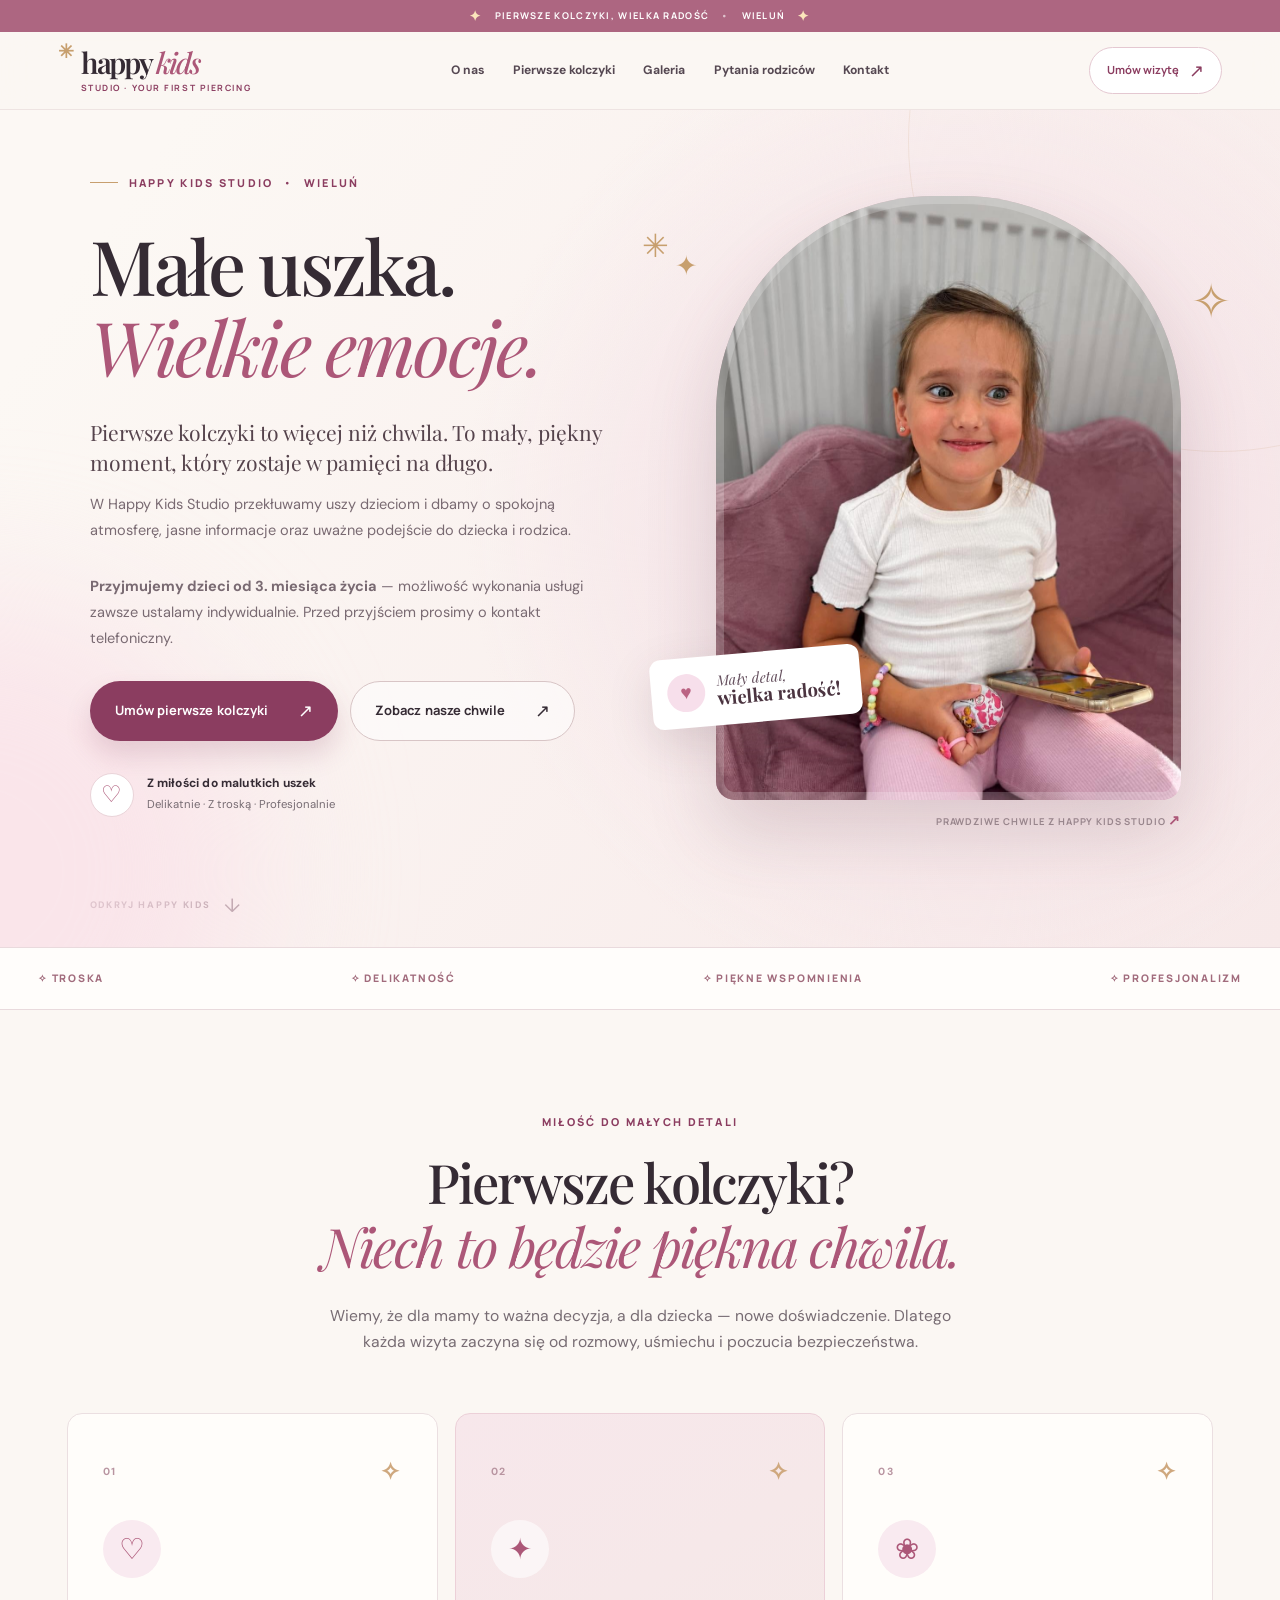
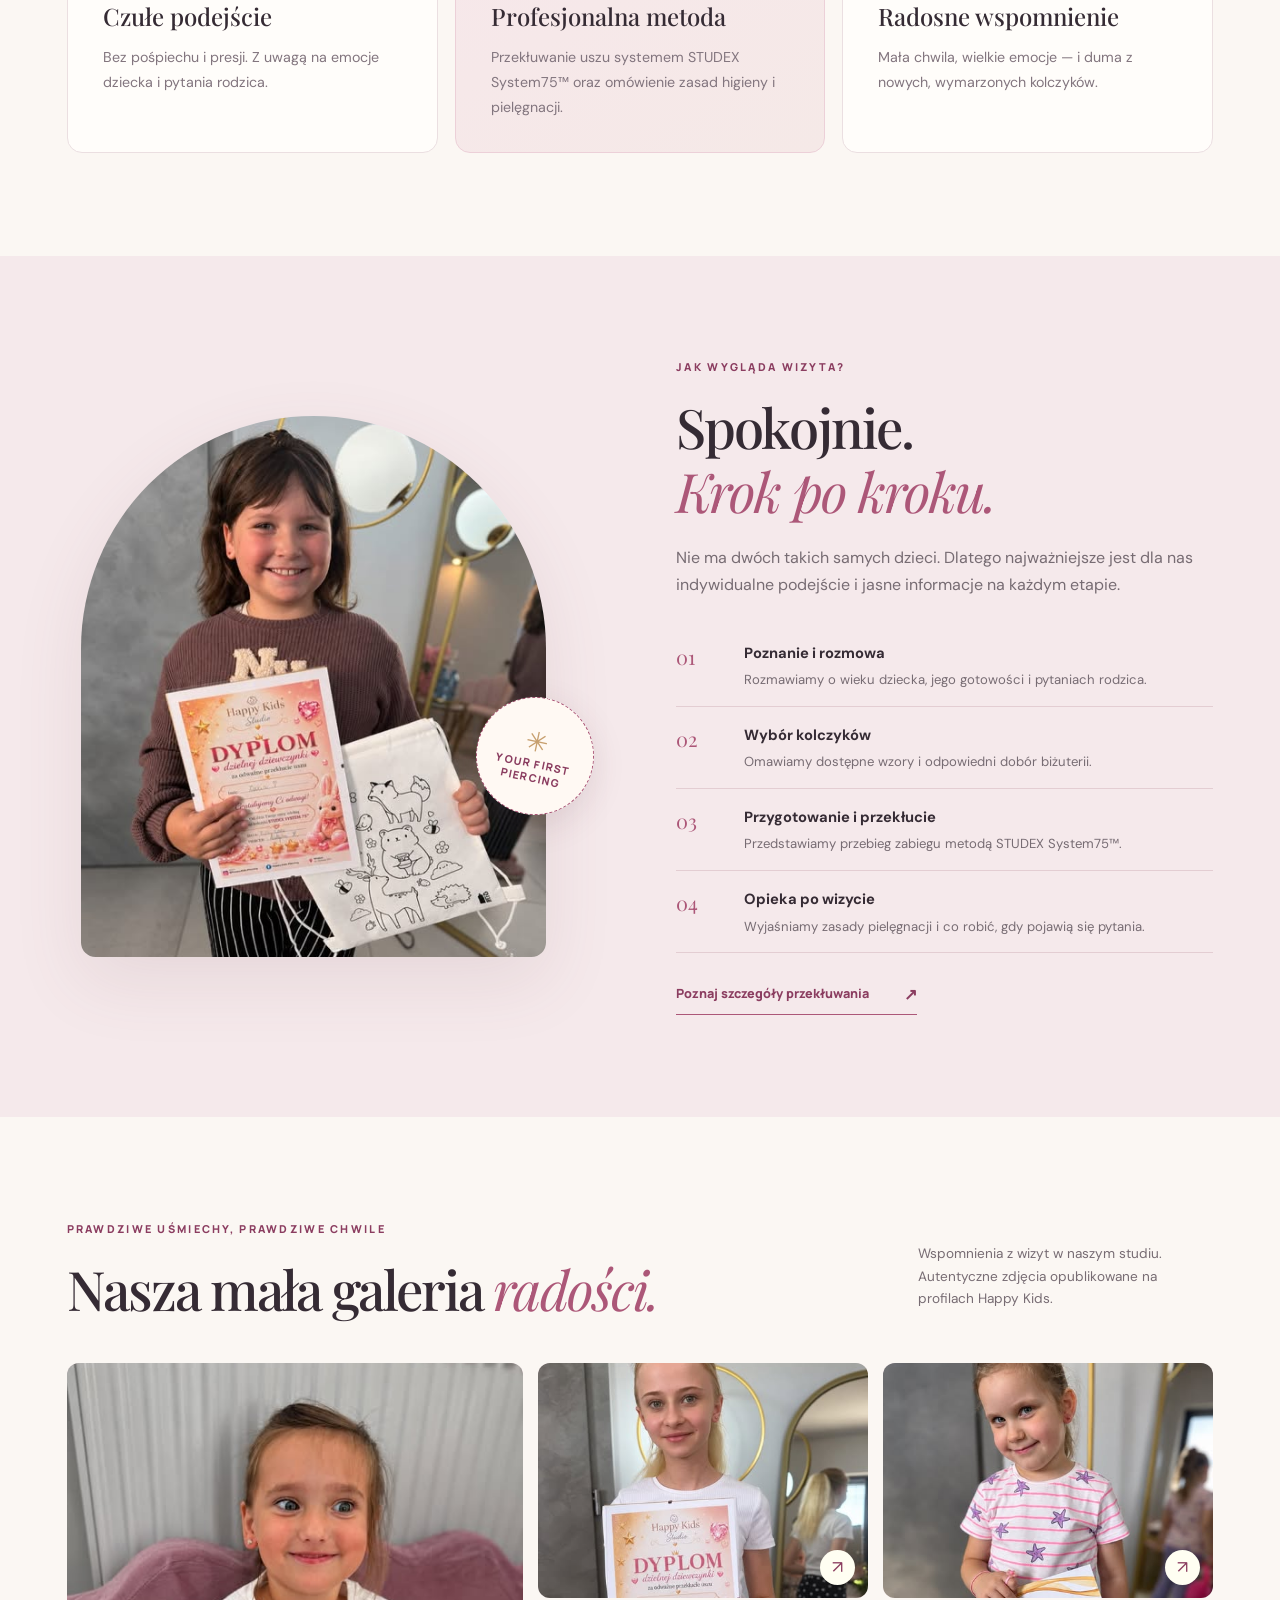
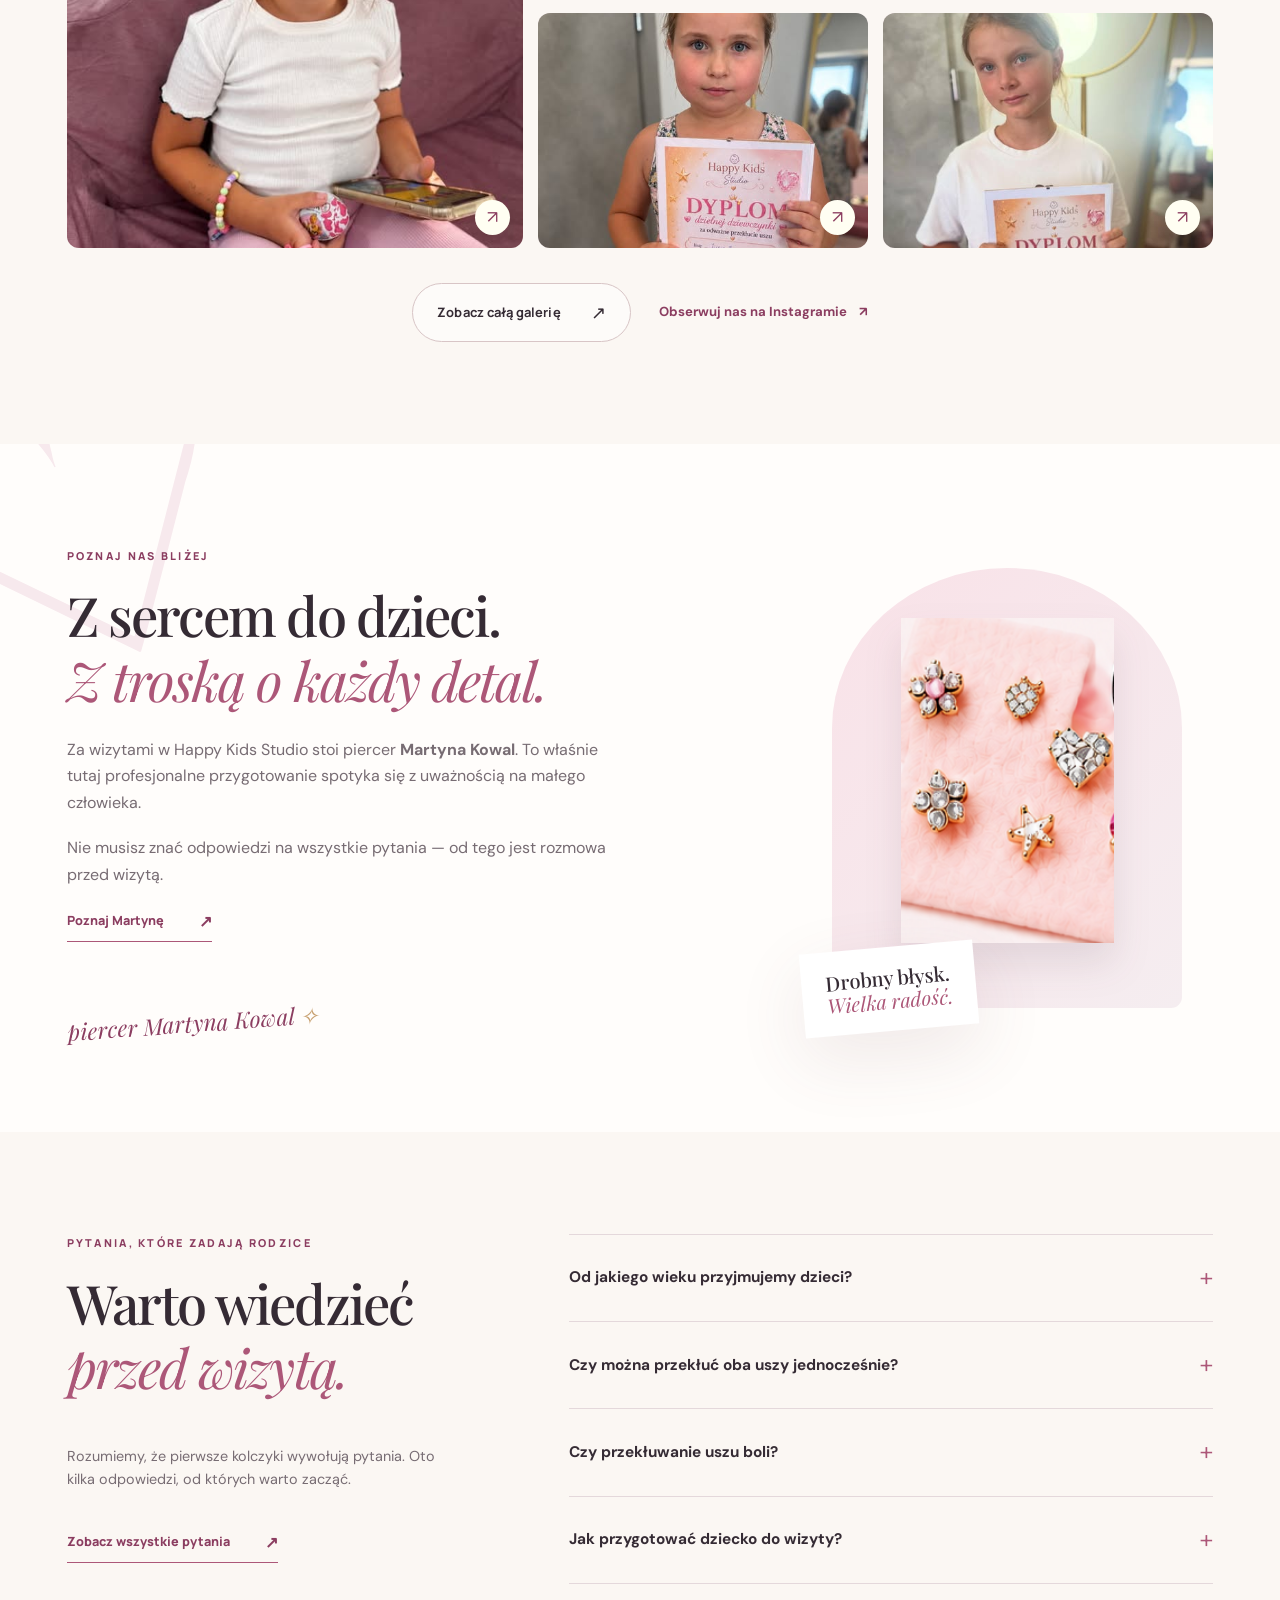
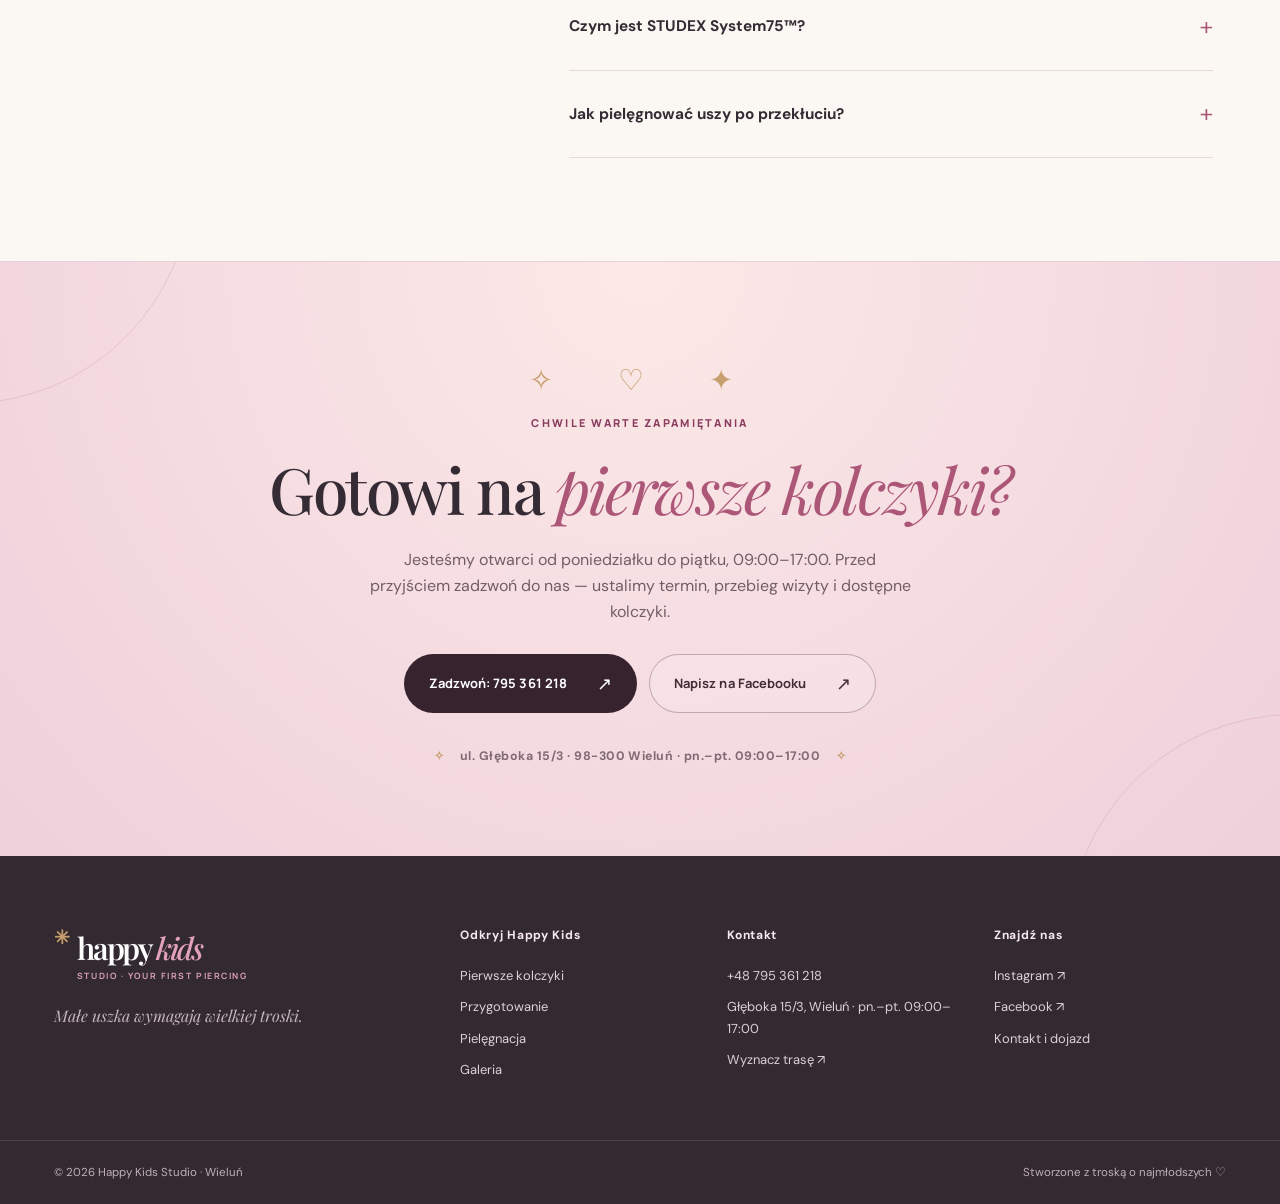
==== commit 85005282: "SEO: ujednolicenie danych i treści index.html" ====
--- a/index.html
+++ b/index.html
@@ -18,13 +18,7 @@
   <meta property="og:description" content="Piękna, ważna chwila. Poznaj Happy Kids Studio w Wieluniu i umów pierwsze kolczyki dla dziecka.">
   <meta property="og:url" content="https://happy-kids-studio.pl/">
   <meta property="og:image" content="https://happy-kids-studio.pl/assets/happy-kids-logo.png">
-  <script type="application/ld+json">
-  {"@context":"https://schema.org","@graph":[
-    {"@type":"LocalBusiness","@id":"https://happy-kids-studio.pl/#studio","name":"Happy Kids Studio","alternateName":"Happy Kids Piercing Wieluń","url":"https://happy-kids-studio.pl/","telephone":"+48795361218","logo":"https://happy-kids-studio.pl/assets/happy-kids-logo.png","image":"https://happy-kids-studio.pl/assets/happy-hero-facebook.jpg","address":{"@type":"PostalAddress","streetAddress":"Głęboka 15/3","postalCode":"98-300","addressLocality":"Wieluń","addressCountry":"PL"},"areaServed":{"@type":"City","name":"Wieluń"},"sameAs":["https://www.instagram.com/happy.kids.piercing/","https://www.facebook.com/Happy.Kids.Piercing/"]},
-    {"@type":"WebSite","@id":"https://happy-kids-studio.pl/#website","name":"Happy Kids Studio — Wieluń","url":"https://happy-kids-studio.pl/","publisher":{"@id":"https://happy-kids-studio.pl/#studio"},"inLanguage":"pl-PL"},
-    {"@type":"Service","name":"Przekłuwanie uszu dzieciom — pierwsze kolczyki","serviceType":"Przekłuwanie uszu metodą STUDEX System75","provider":{"@id":"https://happy-kids-studio.pl/#studio"},"areaServed":{"@type":"City","name":"Wieluń"}}
-  ]}
-  </script>
+  <script type="application/ld+json">{"@context":"https://schema.org","@graph":[{"@type":"LocalBusiness","@id":"https://happy-kids-studio.pl/#studio","name":"Happy Kids Studio","alternateName":"Happy Kids Studio Wieluń","url":"https://happy-kids-studio.pl/","telephone":"+48795361218","email":"happy.kids.piercing@gmail.com","logo":"https://happy-kids-studio.pl/assets/happy-kids-logo.png","address":{"@type":"PostalAddress","streetAddress":"Głęboka 15/3","postalCode":"98-300","addressLocality":"Wieluń","addressCountry":"PL"},"areaServed":{"@type":"City","name":"Wieluń"},"openingHoursSpecification":[{"@type":"OpeningHoursSpecification","dayOfWeek":["Monday","Tuesday","Wednesday","Thursday","Friday"],"opens":"09:00","closes":"17:00"}],"sameAs":["https://www.instagram.com/happy.kids.piercing/","https://www.facebook.com/Happy.Kids.Piercing/"],"image":"https://happy-kids-studio.pl/assets/happy-hero-facebook.jpg"},{"@type":"WebSite","@id":"https://happy-kids-studio.pl/#website","url":"https://happy-kids-studio.pl/","name":"Happy Kids Studio — Wieluń","publisher":{"@id":"https://happy-kids-studio.pl/#studio"},"inLanguage":"pl-PL"},{"@type":"Service","@id":"https://happy-kids-studio.pl/#pierwsze-kolczyki","name":"Przekłuwanie uszu dzieciom — pierwsze kolczyki","serviceType":"Przekłuwanie uszu metodą STUDEX System 75","provider":{"@id":"https://happy-kids-studio.pl/#studio"},"areaServed":{"@type":"City","name":"Wieluń"},"url":"https://happy-kids-studio.pl/przekluwanie-uszu-dzieciom-wielun/"}]}</script>
   <script defer src="/site.js"></script>
 </head>
 <body class="home">
@@ -52,7 +46,7 @@
         <p class="eyebrow"><span class="tiny-line"></span> HAPPY KIDS STUDIO <span class="bullet-pink">•</span> WIELUŃ</p>
         <h1 id="hero-title">Małe uszka.<br><em>Wielkie emocje.</em><span class="hero-sparkle" aria-hidden="true">✳</span></h1>
         <p class="hero-lead">Pierwsze kolczyki to więcej niż chwila. To mały, piękny moment, który zostaje w pamięci na długo.</p>
-        <p class="hero-sub">W Happy Kids Studio stawiamy na delikatne podejście, spokojną atmosferę i profesjonalną opiekę nad najmłodszymi.</p>
+        <p class="hero-sub">W Happy Kids Studio przekłuwamy uszy dzieciom i dbamy o spokojną atmosferę, jasne informacje oraz uważne podejście do dziecka i rodzica.</p><p class="hero-sub"><strong>Przyjmujemy dzieci od 3. miesiąca życia</strong> — możliwość wykonania usługi zawsze ustalamy indywidualnie. Przed przyjściem prosimy o kontakt telefoniczny.</p>
         <div class="buttons">
           <a class="button primary" href="tel:+48795361218">Umów pierwsze kolczyki <span aria-hidden="true">↗</span></a>
           <a class="button ghost" href="#galeria">Zobacz nasze chwile <span aria-hidden="true">↗</span></a>
@@ -140,7 +134,7 @@
     <div class="faq-layout">
       <div class="faq-intro"><p class="eyebrow">PYTANIA, KTÓRE ZADAJĄ RODZICE</p><h2>Warto wiedzieć <em>przed wizytą.</em></h2><p>Rozumiemy, że pierwsze kolczyki wywołują pytania. Oto kilka odpowiedzi, od których warto zacząć.</p><a class="underline-link" href="/pytania-i-odpowiedzi/">Zobacz wszystkie pytania <span>↗</span></a></div>
       <div class="faq-list">
-        <details><summary>W jakim wieku można przekłuć dziecku uszy?<span>+</span></summary><p>O możliwość wykonania usługi w konkretnym wieku zapytaj bezpośrednio w studiu. Przed wizytą porozmawiamy o gotowości dziecka oraz wymaganej zgodzie rodzica lub opiekuna.</p></details>
+        <details><summary>Od jakiego wieku przyjmujemy dzieci?<span>+</span></summary><p>W Happy Kids Studio przyjmujemy dzieci od 3. miesiąca życia. Każdą wizytę ustalamy indywidualnie, z uwzględnieniem gotowości dziecka i zgody rodzica lub opiekuna.</p></details><details><summary>Czy można przekłuć oba uszy jednocześnie?<span>+</span></summary><p>Tak. Możemy przekłuć oba uszy jednocześnie — zabieg wykonują wtedy dwie osoby.</p></details>
         <details><summary>Czy przekłuwanie uszu boli?<span>+</span></summary><p>Odczucia są indywidualne. Sam moment przekłucia jest krótki, ale nie obiecujemy całkowicie bezbolesnego zabiegu. Ważne są dla nas spokój i dobre przygotowanie.</p></details>
         <details><summary>Jak przygotować dziecko do wizyty?<span>+</span></summary><p>Porozmawiaj z dzieckiem prostymi słowami o tym, co się wydarzy. Możesz zabrać ulubioną przytulankę i przed przyjazdem skontaktować się z nami, aby omówić szczegóły.</p></details>
         <details><summary>Czym jest STUDEX System75™?<span>+</span></summary><p>To system przeznaczony do przekłuwania uszu. W Happy Kids Studio korzystamy z tej metody; przed wizytą wyjaśniamy, jak wygląda procedura i dobór kolczyków.</p></details>
@@ -152,21 +146,20 @@
     <div class="contact-sparkles" aria-hidden="true">✧　♡　✦</div>
     <p class="eyebrow">CHWILE WARTE ZAPAMIĘTANIA</p>
     <h2>Gotowi na <em>pierwsze kolczyki?</em></h2>
-    <p>Zadzwoń do nas i zapytaj o termin, aktualną cenę i dostępne kolczyki. Z przyjemnością wszystko wyjaśnimy.</p>
+    <p>Jesteśmy otwarci od poniedziałku do piątku, 09:00–17:00. Przed przyjściem zadzwoń do nas — ustalimy termin, przebieg wizyty i dostępne kolczyki.</p>
     <div class="buttons center-buttons"><a class="button dark" href="tel:+48795361218">Zadzwoń: 795 361 218 <span aria-hidden="true">↗</span></a><a class="button transparent" href="https://www.facebook.com/Happy.Kids.Piercing/" target="_blank" rel="noopener noreferrer">Napisz na Facebooku <span aria-hidden="true">↗</span></a></div>
-    <div class="contact-address"><span>✧</span> ul. Głęboka 15/3 · 98-300 Wieluń <span>✧</span></div>
+    <div class="contact-address"><span>✧</span> ul. Głęboka 15/3 · 98-300 Wieluń · pn.–pt. 09:00–17:00 <span>✧</span></div>
   </section>
 </main>
 <footer class="footer">
   <div class="footer-top">
     <div class="footer-brand"><a class="wordmark" href="/"><span class="logo-star">✳</span><span>happy <em>kids</em><small>STUDIO · YOUR FIRST PIERCING</small></span></a><p>Małe uszka wymagają wielkiej troski.</p></div>
     <div><strong>Odkryj Happy Kids</strong><a href="/przekluwanie-uszu-dzieciom-wielun/">Pierwsze kolczyki</a><a href="/przygotowanie-do-przekluwania-uszu/">Przygotowanie</a><a href="/pielegnacja-po-przekluciu-uszu/">Pielęgnacja</a><a href="/galeria/">Galeria</a></div>
-    <div><strong>Kontakt</strong><a href="tel:+48795361218">+48 795 361 218</a><span>Głęboka 15/3, Wieluń</span><a href="https://www.google.com/maps/dir/?api=1&amp;destination=G%C5%82%C4%99boka%2015%2F3%2C%2098-300%20Wielu%C5%84" target="_blank" rel="noopener noreferrer">Wyznacz trasę ↗</a></div>
+    <div><strong>Kontakt</strong><a href="tel:+48795361218">+48 795 361 218</a><span>Głęboka 15/3, Wieluń · pn.–pt. 09:00–17:00</span><a href="https://www.google.com/maps/dir/?api=1&amp;destination=G%C5%82%C4%99boka%2015%2F3%2C%2098-300%20Wielu%C5%84" target="_blank" rel="noopener noreferrer">Wyznacz trasę ↗</a></div>
     <div><strong>Znajdź nas</strong><a href="https://www.instagram.com/happy.kids.piercing/" target="_blank" rel="noopener noreferrer">Instagram ↗</a><a href="https://www.facebook.com/Happy.Kids.Piercing/" target="_blank" rel="noopener noreferrer">Facebook ↗</a><a href="/kontakt/">Kontakt i dojazd</a></div>
   </div>
   <div class="footer-bottom"><span>© 2026 Happy Kids Studio · Wieluń</span><span>Stworzone z troską o najmłodszych ♡</span></div>
 </footer>
 <div class="mobile-action"><a href="tel:+48795361218"><span>♡</span> Umów pierwsze kolczyki <span>↗</span></a></div>
-<dialog class="lightbox" aria-label="Podgląd zdjęcia"><button class="lightbox-close" type="button" aria-label="Zamknij zdjęcie">×</button><img alt=""><p></p></dialog>
-<script>(function(){function c(){var b=a.contentDocument||(a.contentWindow&&a.contentWindow.document);if(b){var d=b.createElement('script');d.innerHTML="window.__CF$cv$params={r:'a536735a19ad0602',t:'MTc5MzQ4OTQ1OA=='};var l=window.parent.location,o;try{o=new URL(l.origin).origin}catch(e){try{o=new URL(new URL(l.href).origin).origin}catch(e){o=''}}var u='/cdn-cgi/challenge-platform/scripts/jsd/main.js?ray=a536735a19ad0602',a=document.createElement('script');a.src=o?new URL(u,o).href:u;document.getElementsByTagName('head')[0].appendChild(a);";b.getElementsByTagName('head')[0].appendChild(d)}}if(document.body){var a=document.createElement('iframe');a.height=1;a.width=1;a.style.position='absolute';a.style.top=0;a.style.left=0;a.style.border='none';a.style.visibility='hidden';document.body.appendChild(a);if('loading'!==document.readyState)c();else if(window.addEventListener)document.addEventListener('DOMContentLoaded',c);else{var e=document.onreadystatechange||function(){};document.onreadystatechange=function(b){e(b);'loading'!==document.readyState&&(document.onreadystatechange=e,c())}}}})();</script></body>
+<dialog class="lightbox" aria-label="Podgląd zdjęcia"><button class="lightbox-close" type="button" aria-label="Zamknij zdjęcie">×</button><img alt=""><p></p></dialog></body>
 </html>
